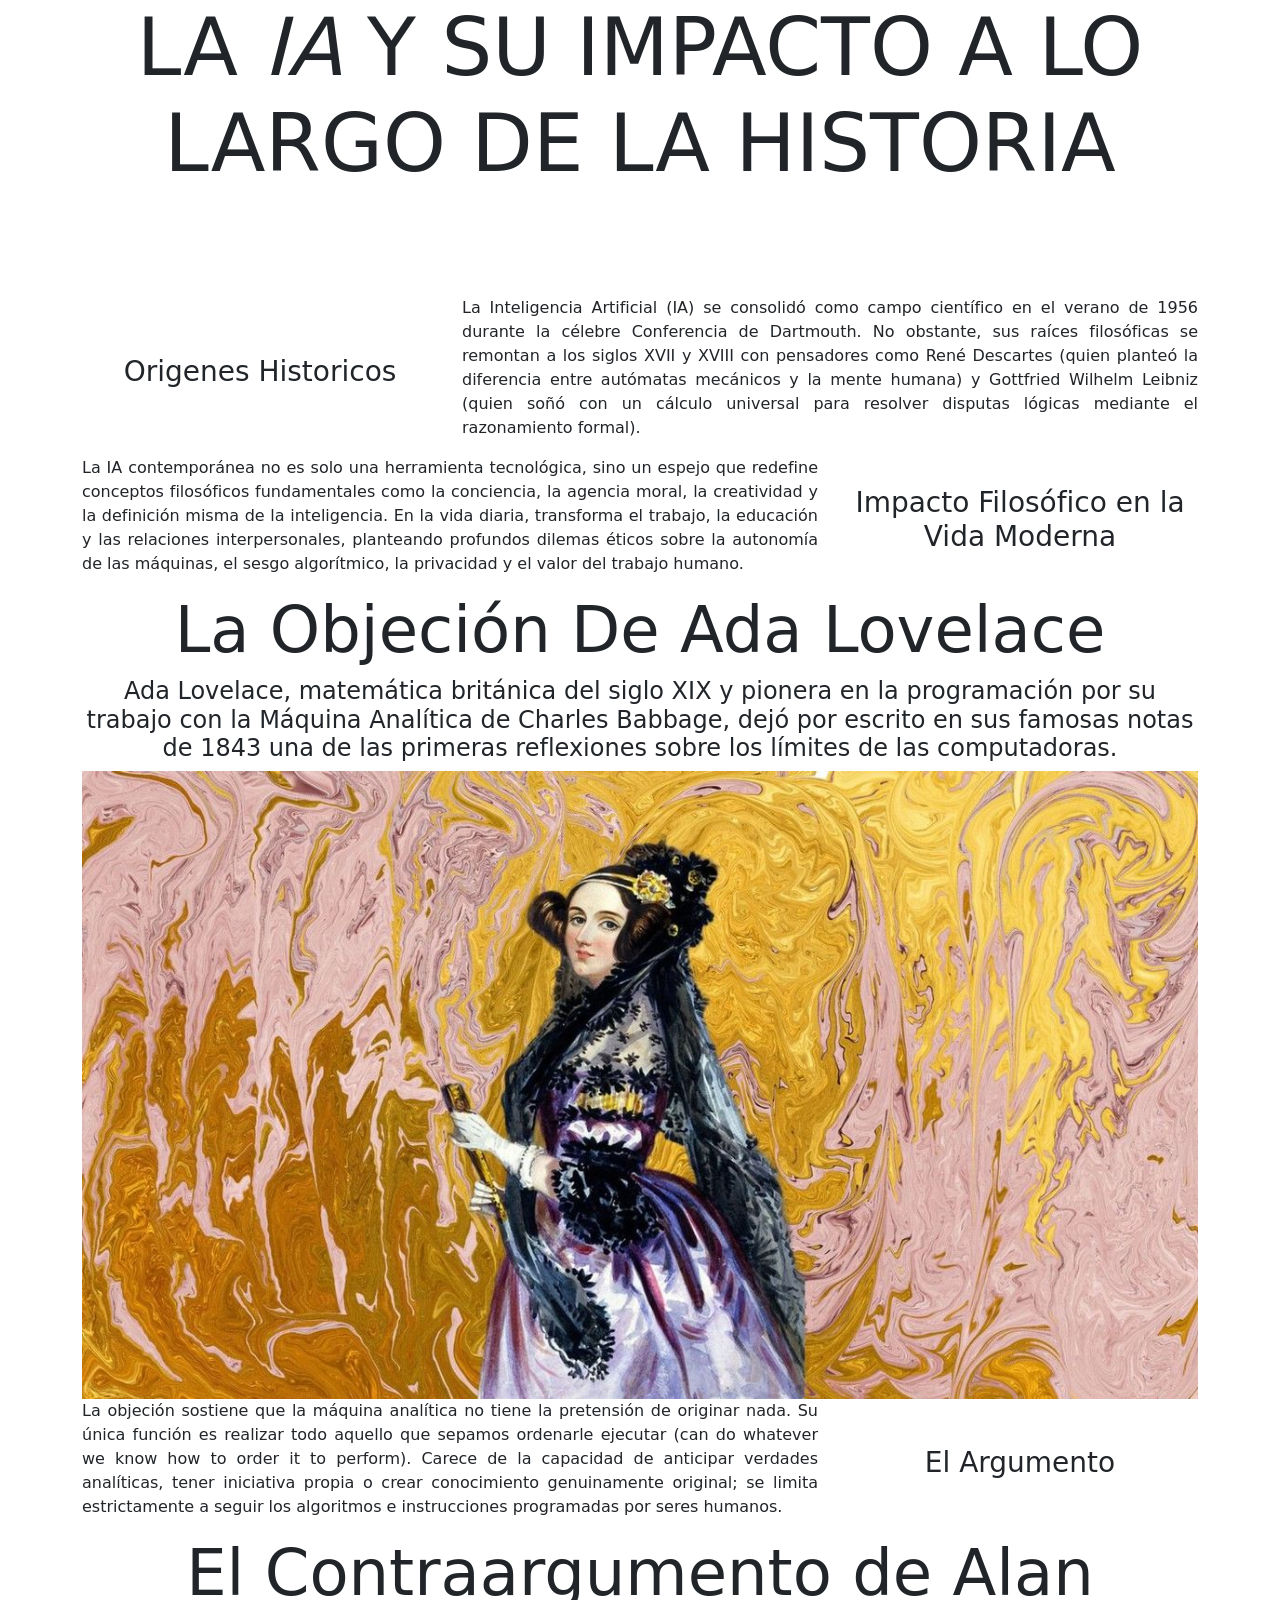
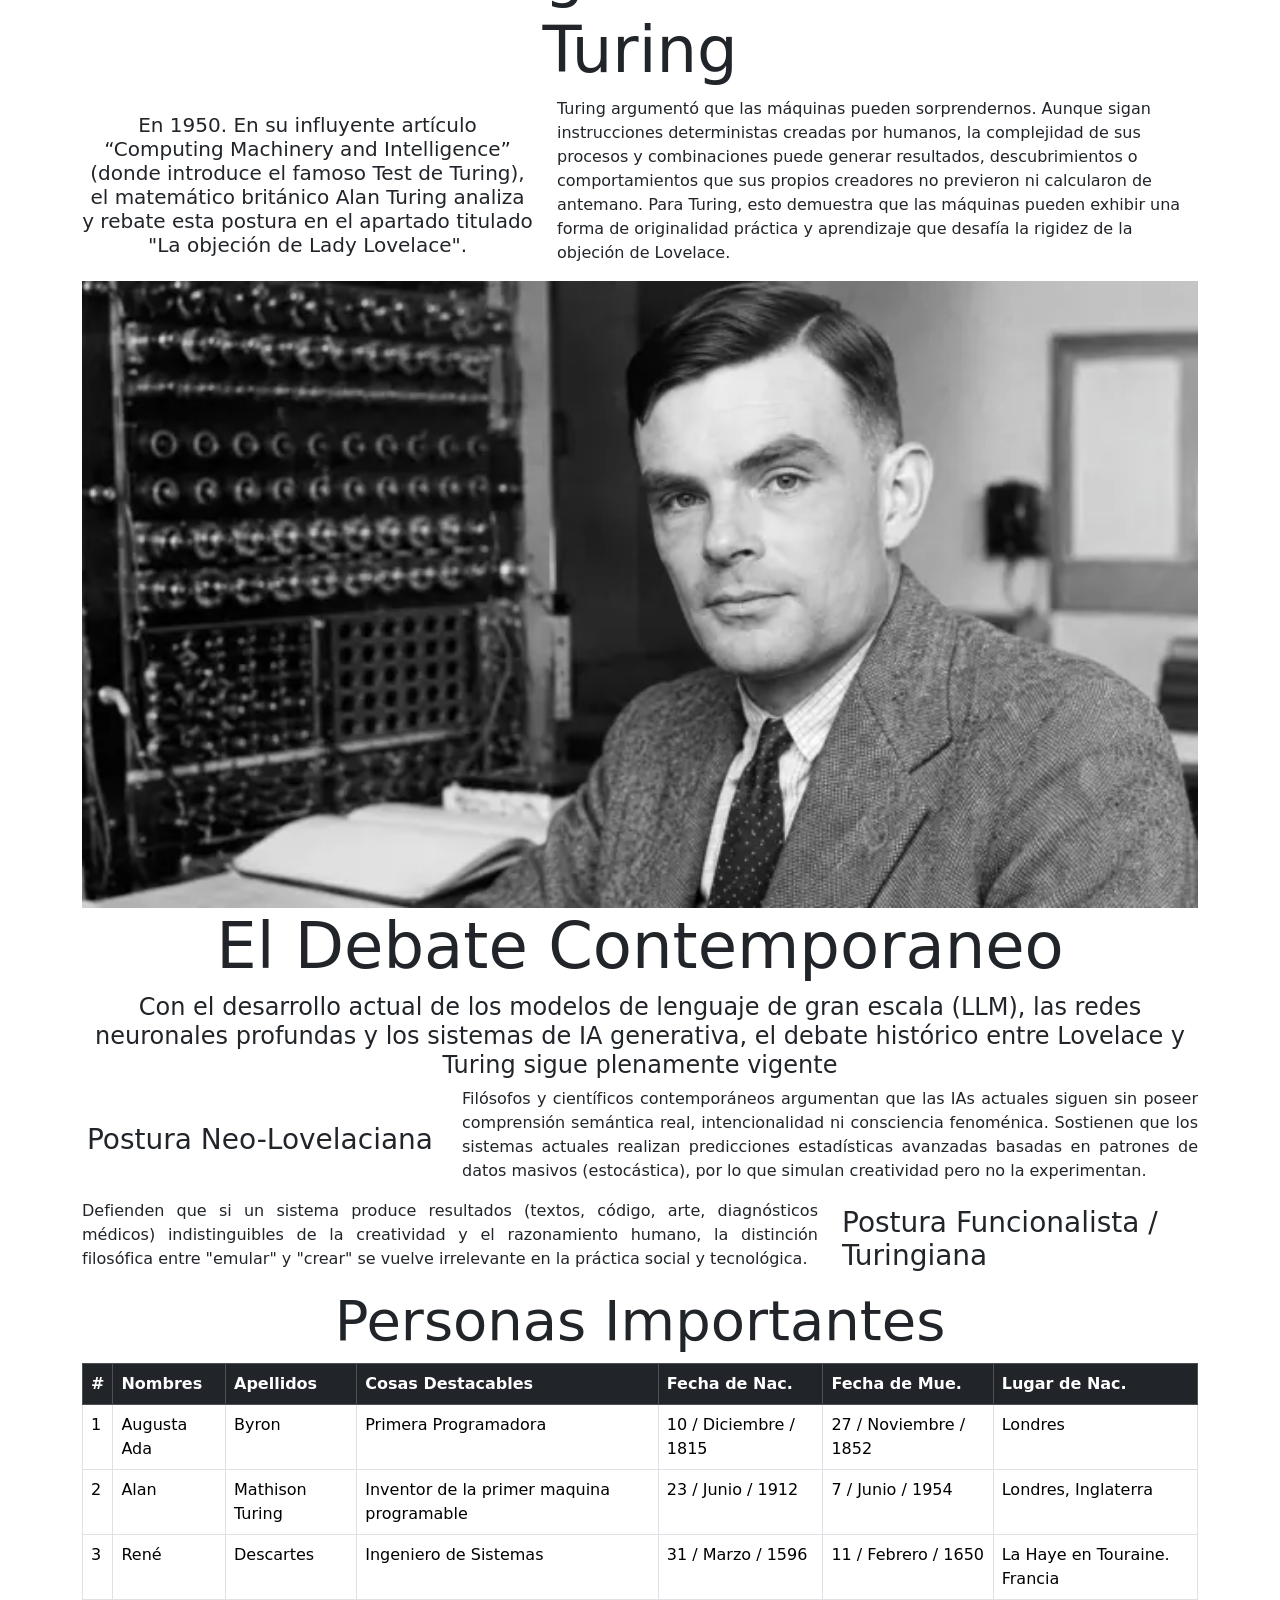
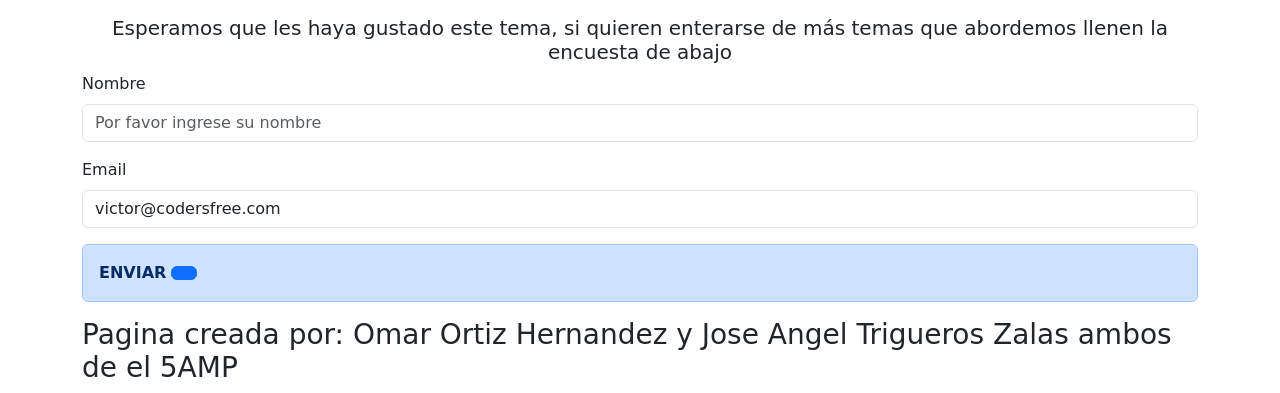
==== index.html @ f4150556 "Fix HTML formatting and structure" ====
<!DOCTYPE html>
<html lang="es">
<head>
    <meta charset="UTF-8">
    <meta name="viewport" content="width=device-width, initial-scale=1.0">
    <title>Bootstrap</title>
    <style>
        body{
            background-color: rgb(233, 199, 149);
        }
    </style>

    
    <!-- Bootstrap-->
    <link href="https://cdn.jsdelivr.net/npm/bootstrap@5.3.8/dist/css/bootstrap.min.css" rel="stylesheet">
</head>
<body>
    <div class="container"> 
    <h1 style="text-align: center;" class="display-1">LA <em>IA</em> Y SU IMPACTO A LO LARGO DE LA HISTORIA</h1>
    <br>
    <br>
    <br>
    <br>
    <div class="row align-items-center">
        
        <h3 class="col-4 text-center">Origenes Historicos</h3>
        <p class="col-8" style="text-align: justify;">La Inteligencia Artificial (IA) se consolidó como campo científico en el verano de 1956 durante la célebre Conferencia de Dartmouth. No obstante, sus raíces filosóficas se remontan a los siglos XVII y XVIII con pensadores como René Descartes (quien planteó la diferencia entre autómatas mecánicos y la mente humana) y Gottfried Wilhelm Leibniz (quien soñó con un cálculo universal para resolver disputas lógicas mediante el razonamiento formal).</p>
        <p class="col-8" style="text-align: justify;">La IA contemporánea no es solo una herramienta tecnológica, sino un espejo que redefine conceptos filosóficos fundamentales como la conciencia, la agencia moral, la creatividad y la definición misma de la inteligencia. En la vida diaria, transforma el trabajo, la educación y las relaciones interpersonales, planteando profundos dilemas éticos sobre la autonomía de las máquinas, el sesgo algorítmico, la privacidad y el valor del trabajo humano.</p>
        <h3 class="col-4 text-center">Impacto Filosófico en la Vida Moderna</h3>
        <h2 class="display-3 text-center col-12">La Objeción  De Ada Lovelace</h2>
        <h4 class="col-12 text-center" >Ada Lovelace, matemática británica del siglo XIX y pionera en la programación por su trabajo con la Máquina Analítica de Charles Babbage, dejó por escrito en sus famosas notas de 1843 una de las primeras reflexiones sobre los límites de las computadoras.</h4>
        <img class="col-12" src="ada.jpg">
        
        <p class="col-8" style="text-align: justify;">La objeción sostiene que la máquina analítica no tiene la pretensión de originar nada. Su única función es realizar todo aquello que sepamos ordenarle ejecutar (can do whatever we know how to order it to perform). Carece de la capacidad de anticipar verdades analíticas, tener iniciativa propia o crear conocimiento genuinamente original; se limita estrictamente a seguir los algoritmos e instrucciones programadas por seres humanos.</p>
        <h3 class="col-4 text-center">El Argumento</h3>

        <h2 class="display-3 col-12 text-center">El Contraargumento de Alan Turing</h2>
        <h5 class="col-5 text-center">En 1950. En su influyente artículo “Computing Machinery and Intelligence” (donde introduce el famoso Test de Turing), el matemático británico Alan Turing analiza y rebate esta postura en el apartado titulado "La objeción de Lady Lovelace".</h5>
        <p class="col-7">Turing argumentó que las máquinas pueden sorprendernos. Aunque sigan instrucciones deterministas creadas por humanos, la complejidad de sus procesos y combinaciones puede generar resultados, descubrimientos o comportamientos que sus propios creadores no previeron ni calcularon de antemano. Para Turing, esto demuestra que las máquinas pueden exhibir una forma de originalidad práctica y aprendizaje que desafía la rigidez de la objeción de Lovelace.</p>  
        <img class="col-12" src="alan.webp">
        <h2 class="display-3 text-center col-12">El Debate Contemporaneo</h2>
        <h4 class=" text-center col-12">Con el desarrollo actual de los modelos de lenguaje de gran escala (LLM), las redes neuronales profundas y los sistemas de IA generativa, el debate histórico entre Lovelace y Turing sigue plenamente vigente</h4>
        <h3 class="col-4 text-center">Postura Neo-Lovelaciana</h3>
        <p class="col-8 " style="text-align: justify;">Filósofos y científicos contemporáneos argumentan que las IAs actuales siguen sin poseer comprensión semántica real, intencionalidad ni consciencia fenoménica. Sostienen que los sistemas actuales realizan predicciones estadísticas avanzadas basadas en patrones de datos masivos (estocástica), por lo que simulan creatividad pero no la experimentan.</p>
        <p class="col-8" style="text-align: justify;">Defienden que si un sistema produce resultados (textos, código, arte, diagnósticos médicos) indistinguibles de la creatividad y el razonamiento humano, la distinción filosófica entre "emular" y "crear" se vuelve irrelevante en la práctica social y tecnológica.</p>
        <h3 class="col-4" text-center>Postura Funcionalista / Turingiana</h3>


        <h2 class="display-4 text-center col-12"> Personas Importantes</h2>
        <div class="table-responsive">
        <table class="table table-bordered">
          <thead class="table-dark">
            <tr>
              <th>#</th>
              <th>Nombres</th>
              <th>Apellidos</th>
              <th>Cosas Destacables</th>
              <th>Fecha de Nac.</th>
              <th>Fecha de Mue.</th>
              <th>Lugar de Nac.</th>
            </tr>
          </thead>
          <tbody>
            <tr>
              <td>1</td>
              <td>Augusta Ada</td>
              <td>Byron</td>
              <td>Primera Programadora</td>
              <td>10 / Diciembre / 1815</td>
              <td>27 / Noviembre / 1852</td>
              <td>Londres</td>
            </tr>
            <tr>
              <td>2</td>
              <td>Alan</td>
              <td>Mathison Turing</td>
              <td>Inventor de la primer maquina programable</td>
              <td>23 / Junio / 1912</td>
              <td>7 / Junio / 1954</td>
              <td>Londres, Inglaterra</td>
            </tr>
            <tr>
              <td>3</td>
              <td>René</td>
              <td>Descartes</td>
              <td>Ingeniero de Sistemas</td>
              <td>31 / Marzo / 1596</td>
              <td>11 / Febrero / 1650</td>
              <td>La Haye en Touraine. Francia</td>
            </tr>
          </tbody>
         
        </table>
      </div>
        
        <h5 class="col-12 text-center">Esperamos que les haya gustado este tema, si quieren enterarse de más temas que abordemos llenen la encuesta de abajo</h5>
        <form>
        <!-- Campo Nombre -->
        <div class="mb-3">
          <label for="nombre" class="form-label">Nombre</label>
          <input type="text" class="form-control" id="nombre" placeholder="Por favor ingrese su nombre">
        </div>

        <!-- Campo Email -->
        <div class="mb-3">
          <label for="email" class="form-label">Email</label>
          <input type="email" class="form-control" id="email" value="victor@codersfree.com">
        </div>

        

        <div class="alert alert-primary alert-dismissible fade show" role="alert">
      <strong>ENVIAR</strong> 
      <button type="button" class="btn btn-primary" onclick="location.reload()" ></button>
    </div>
      </form>
    


    </div>
    <h3>Pagina creada por: Omar Ortiz Hernandez y Jose Angel Trigueros Zalas ambos de el 5AMP</h3>
</body>
</html>
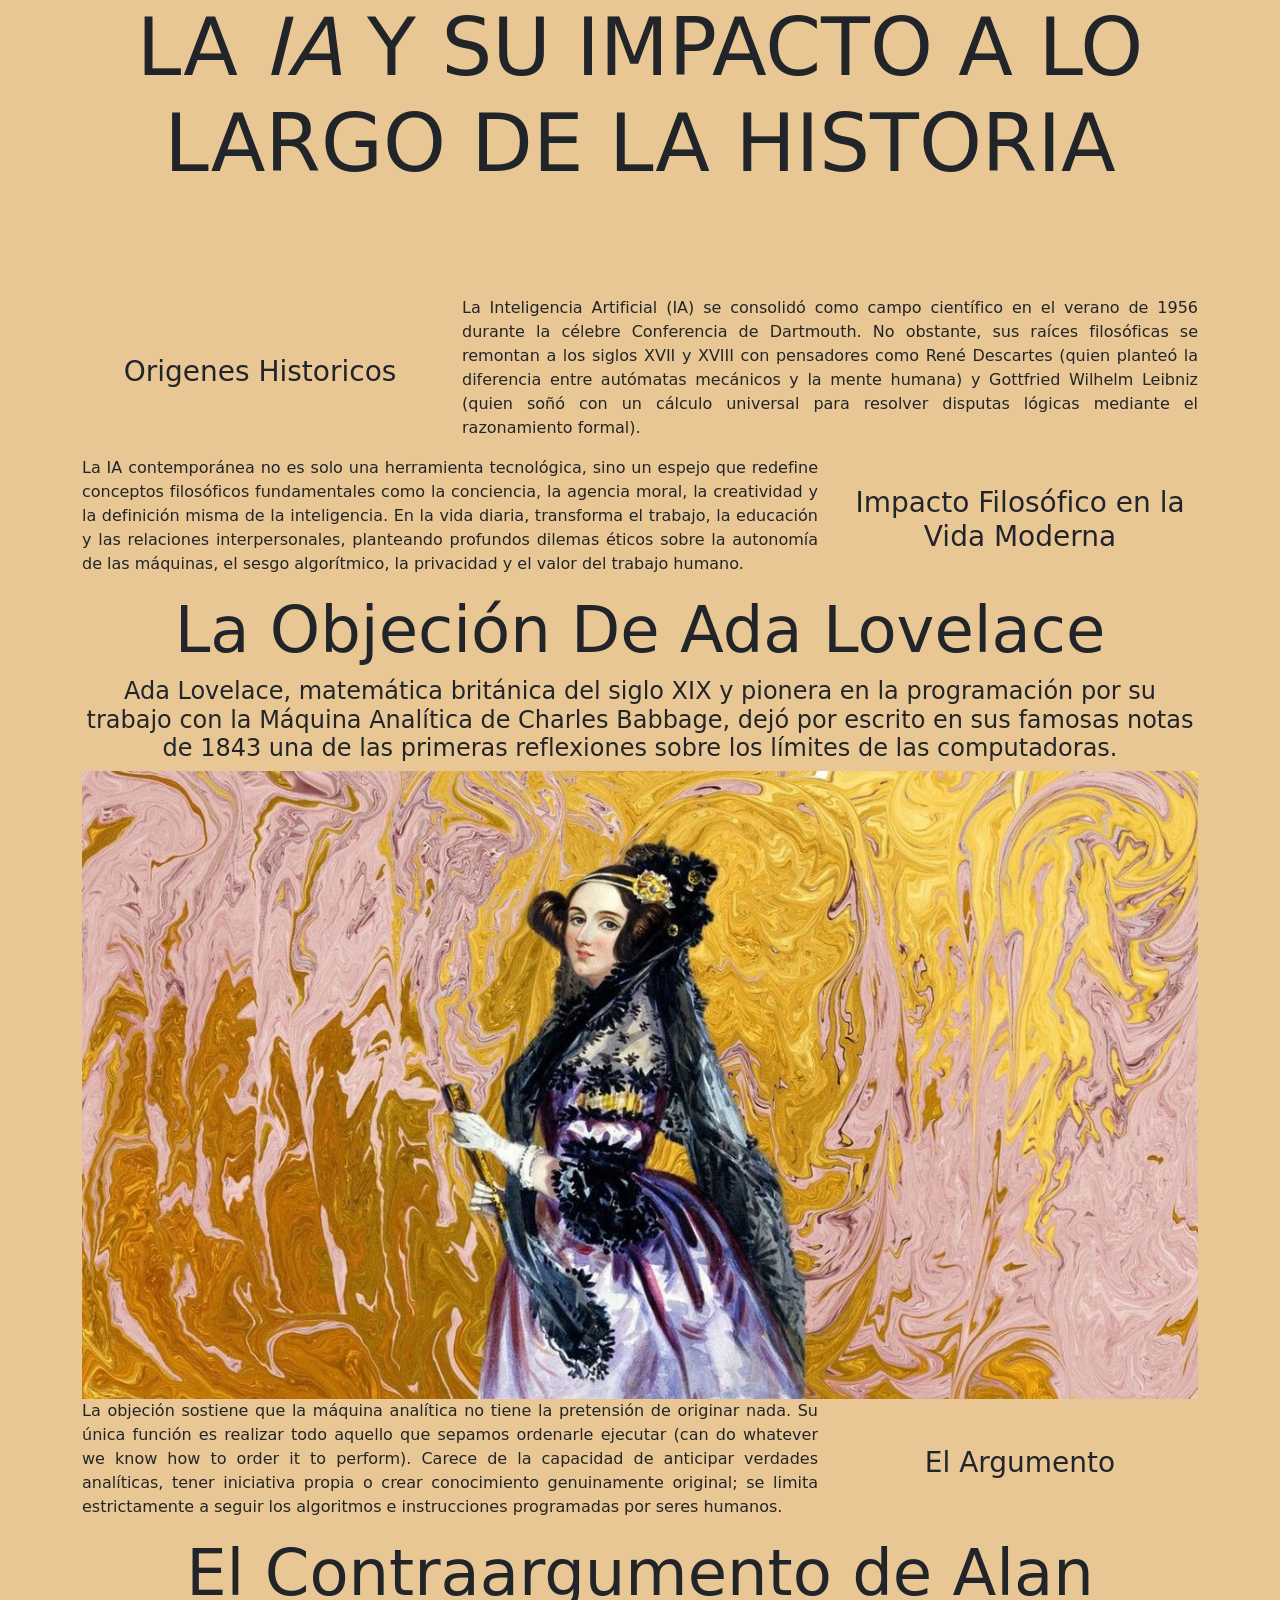
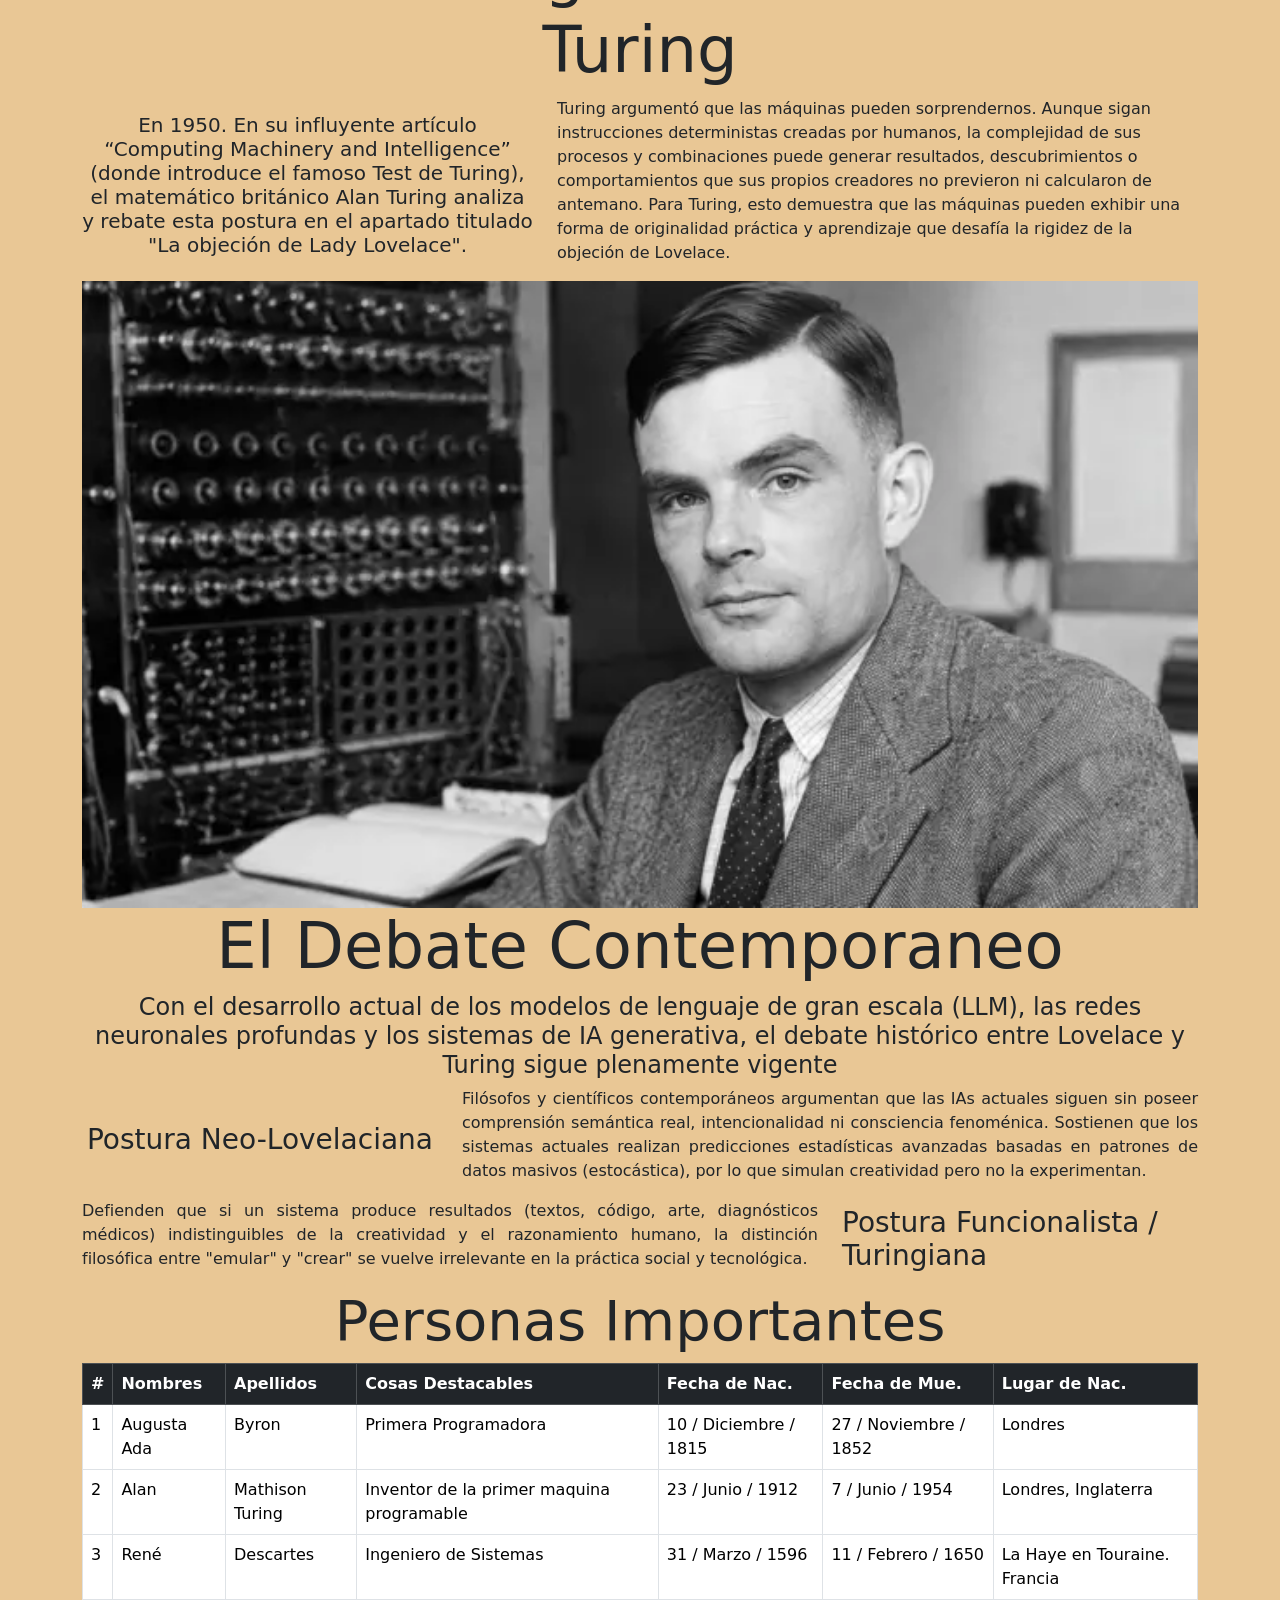
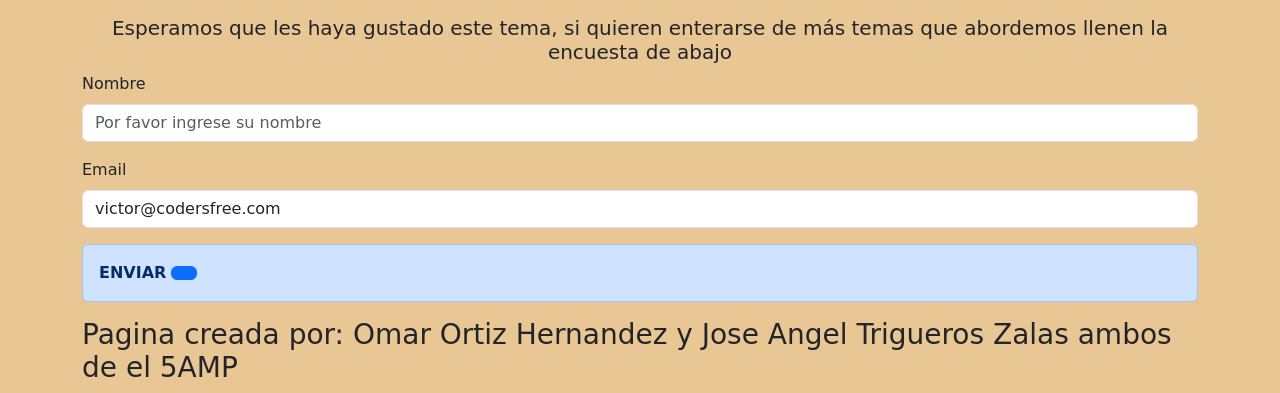
==== commit cada8cba: "Update index.html" ====
--- a/index.html
+++ b/index.html
@@ -4,15 +4,16 @@
     <meta charset="UTF-8">
     <meta name="viewport" content="width=device-width, initial-scale=1.0">
     <title>Bootstrap</title>
+    
+
+    
+    <!-- Bootstrap-->
+    <link href="https://cdn.jsdelivr.net/npm/bootstrap@5.3.8/dist/css/bootstrap.min.css" rel="stylesheet">
     <style>
         body{
             background-color: rgb(233, 199, 149);
         }
     </style>
-
-    
-    <!-- Bootstrap-->
-    <link href="https://cdn.jsdelivr.net/npm/bootstrap@5.3.8/dist/css/bootstrap.min.css" rel="stylesheet">
 </head>
 <body>
     <div class="container"> 
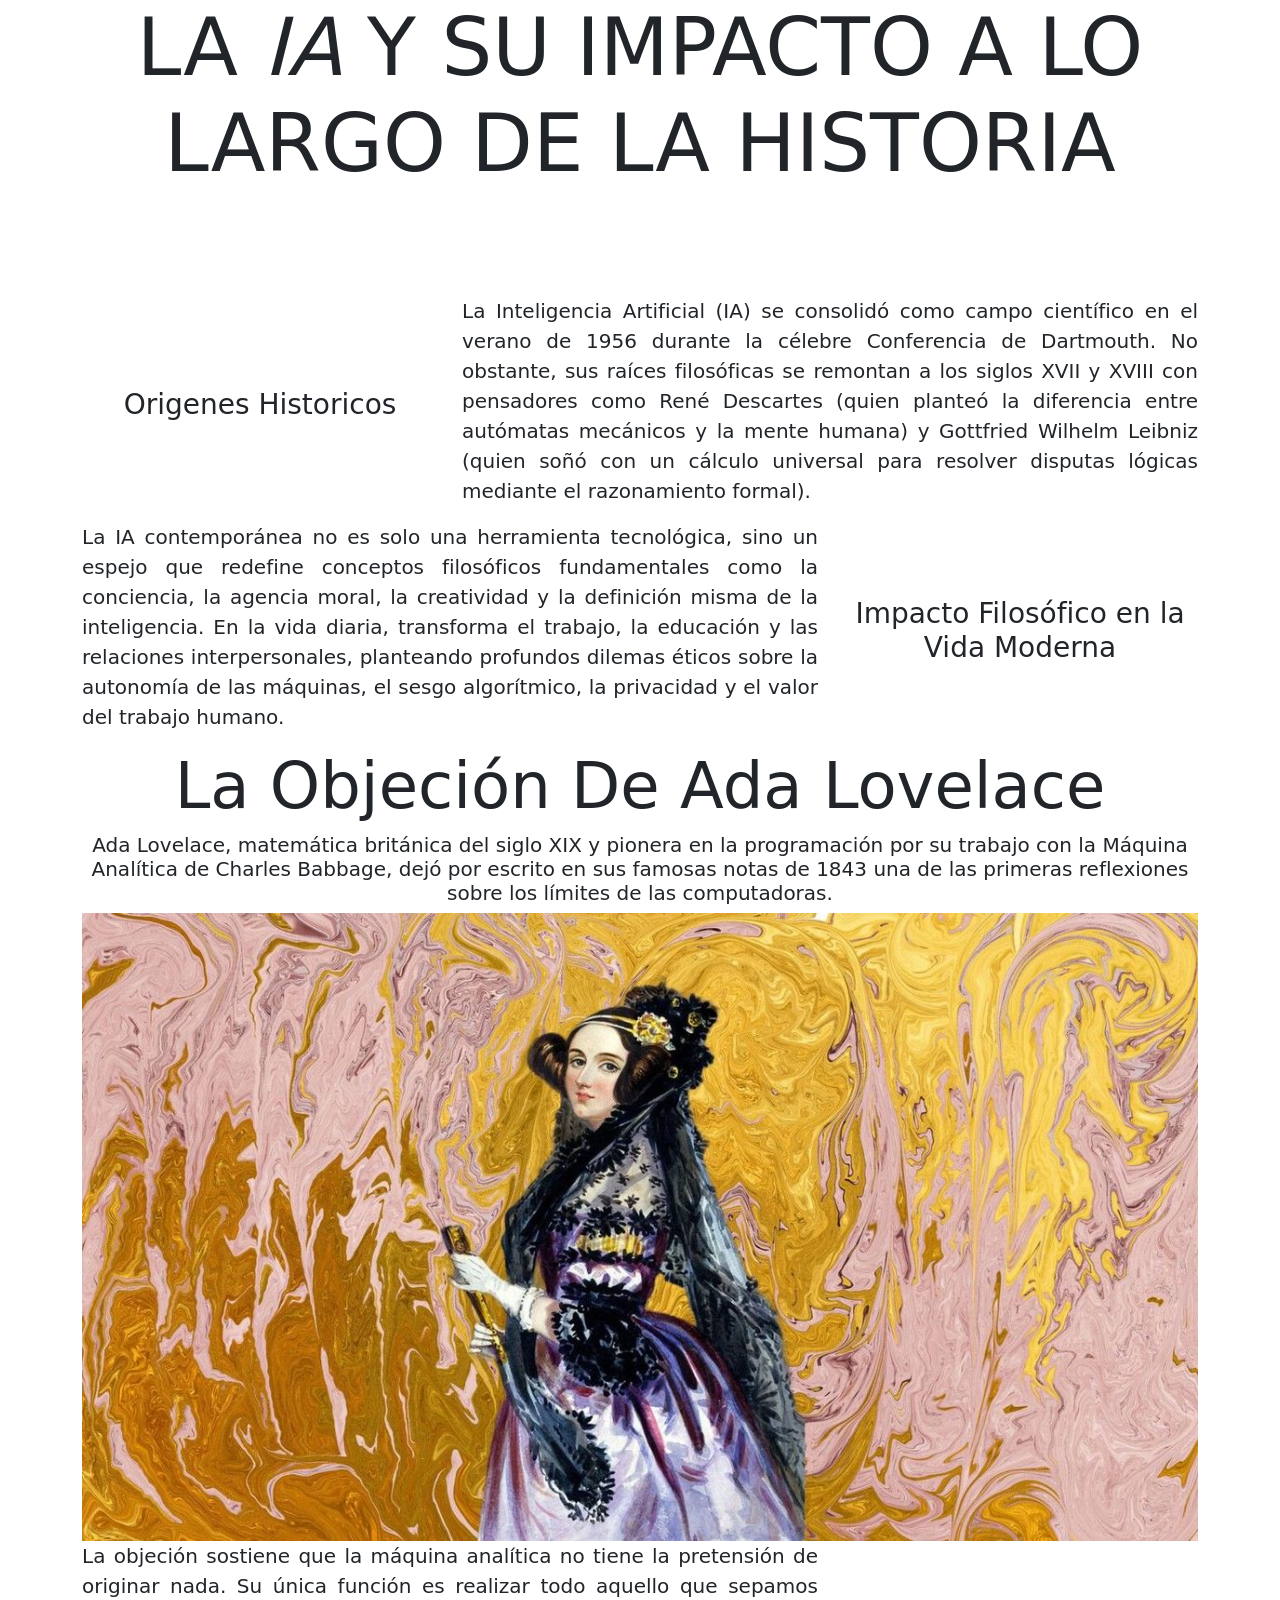
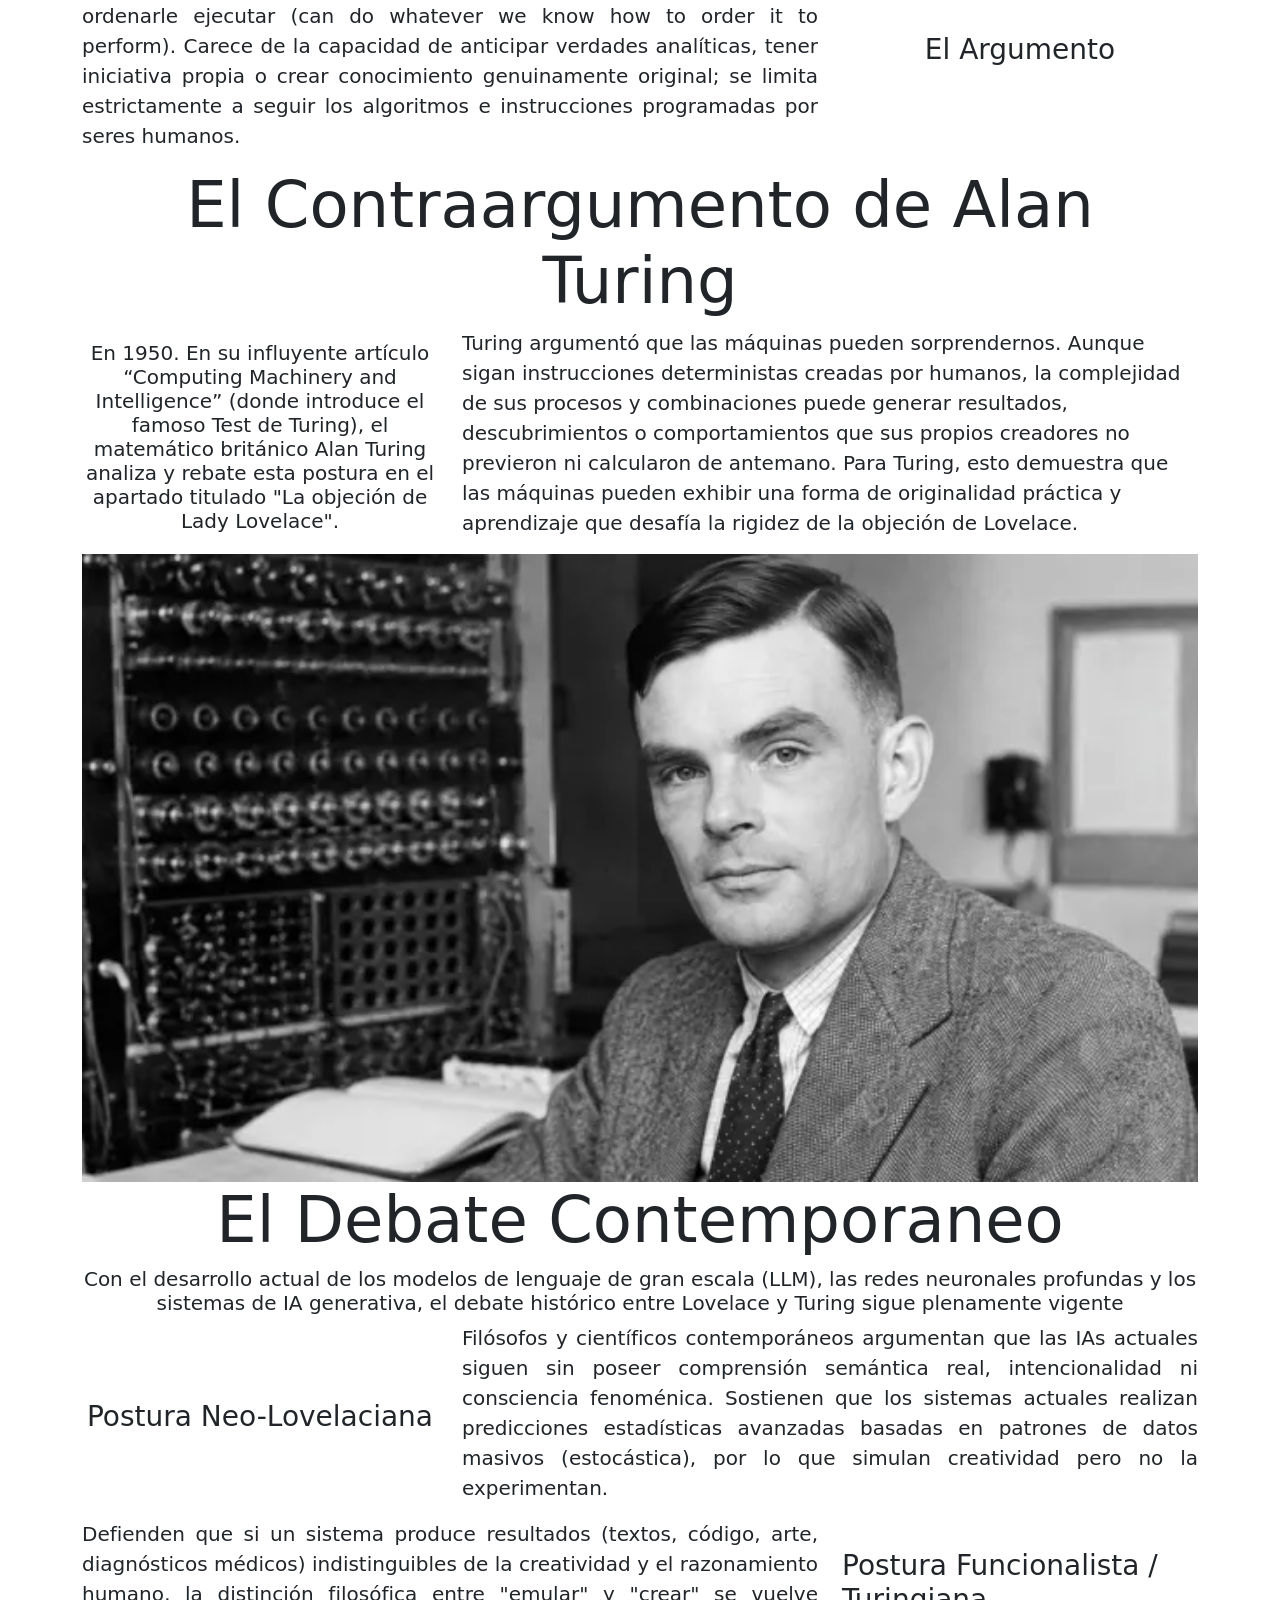
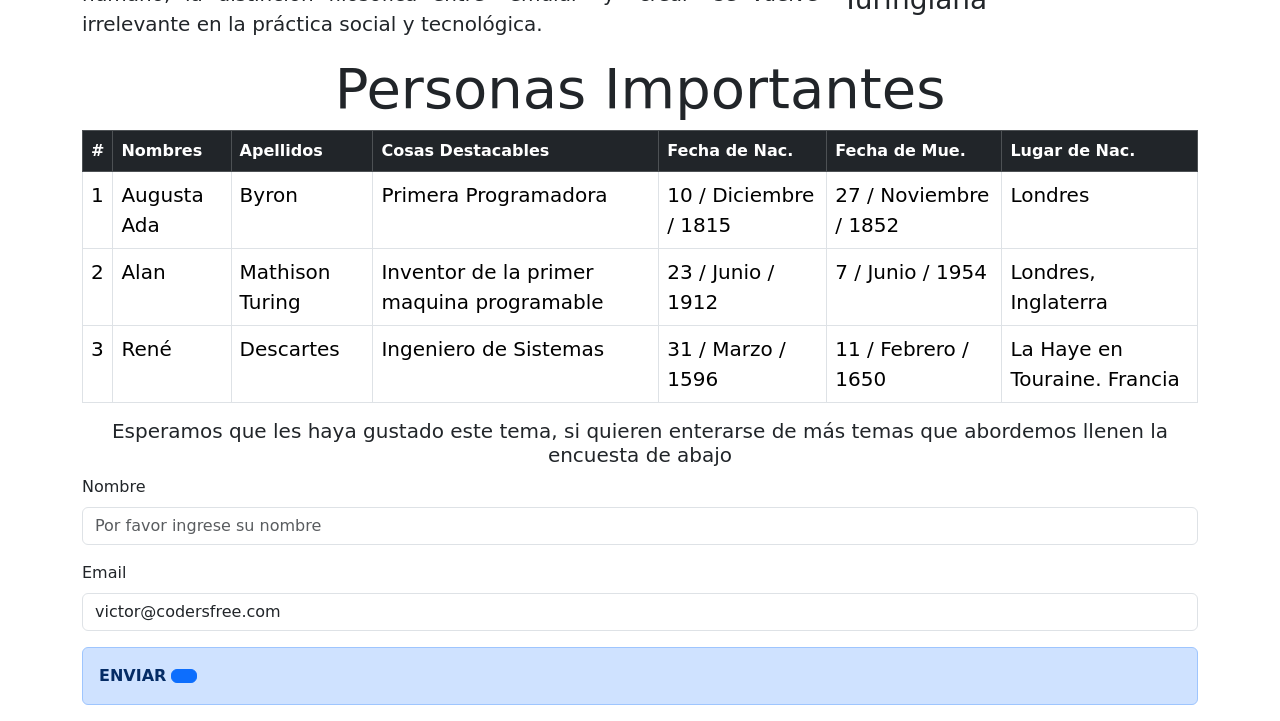
==== commit 192e5f46: "Change background color and enhance text styling Updated the background color and added lead class t" ====
--- a/index.html
+++ b/index.html
@@ -4,16 +4,15 @@
     <meta charset="UTF-8">
     <meta name="viewport" content="width=device-width, initial-scale=1.0">
     <title>Bootstrap</title>
-    
+    <style>
+        body{
+            background-color: rgb(34, 34, 34);
+        }
+    </style>
 
     
     <!-- Bootstrap-->
     <link href="https://cdn.jsdelivr.net/npm/bootstrap@5.3.8/dist/css/bootstrap.min.css" rel="stylesheet">
-    <style>
-        body{
-            background-color: rgb(233, 199, 149);
-        }
-    </style>
 </head>
 <body>
     <div class="container"> 
@@ -25,25 +24,25 @@
     <div class="row align-items-center">
         
         <h3 class="col-4 text-center">Origenes Historicos</h3>
-        <p class="col-8" style="text-align: justify;">La Inteligencia Artificial (IA) se consolidó como campo científico en el verano de 1956 durante la célebre Conferencia de Dartmouth. No obstante, sus raíces filosóficas se remontan a los siglos XVII y XVIII con pensadores como René Descartes (quien planteó la diferencia entre autómatas mecánicos y la mente humana) y Gottfried Wilhelm Leibniz (quien soñó con un cálculo universal para resolver disputas lógicas mediante el razonamiento formal).</p>
-        <p class="col-8" style="text-align: justify;">La IA contemporánea no es solo una herramienta tecnológica, sino un espejo que redefine conceptos filosóficos fundamentales como la conciencia, la agencia moral, la creatividad y la definición misma de la inteligencia. En la vida diaria, transforma el trabajo, la educación y las relaciones interpersonales, planteando profundos dilemas éticos sobre la autonomía de las máquinas, el sesgo algorítmico, la privacidad y el valor del trabajo humano.</p>
+        <p class="col-8 lead" style="text-align: justify;">La Inteligencia Artificial (IA) se consolidó como campo científico en el verano de 1956 durante la célebre Conferencia de Dartmouth. No obstante, sus raíces filosóficas se remontan a los siglos XVII y XVIII con pensadores como René Descartes (quien planteó la diferencia entre autómatas mecánicos y la mente humana) y Gottfried Wilhelm Leibniz (quien soñó con un cálculo universal para resolver disputas lógicas mediante el razonamiento formal).</p>
+        <p class="col-8 lead" style="text-align: justify;">La IA contemporánea no es solo una herramienta tecnológica, sino un espejo que redefine conceptos filosóficos fundamentales como la conciencia, la agencia moral, la creatividad y la definición misma de la inteligencia. En la vida diaria, transforma el trabajo, la educación y las relaciones interpersonales, planteando profundos dilemas éticos sobre la autonomía de las máquinas, el sesgo algorítmico, la privacidad y el valor del trabajo humano.</p>
         <h3 class="col-4 text-center">Impacto Filosófico en la Vida Moderna</h3>
         <h2 class="display-3 text-center col-12">La Objeción  De Ada Lovelace</h2>
-        <h4 class="col-12 text-center" >Ada Lovelace, matemática británica del siglo XIX y pionera en la programación por su trabajo con la Máquina Analítica de Charles Babbage, dejó por escrito en sus famosas notas de 1843 una de las primeras reflexiones sobre los límites de las computadoras.</h4>
+        <h4 class="col-12 text-center lead" >Ada Lovelace, matemática británica del siglo XIX y pionera en la programación por su trabajo con la Máquina Analítica de Charles Babbage, dejó por escrito en sus famosas notas de 1843 una de las primeras reflexiones sobre los límites de las computadoras.</h4>
         <img class="col-12" src="ada.jpg">
         
-        <p class="col-8" style="text-align: justify;">La objeción sostiene que la máquina analítica no tiene la pretensión de originar nada. Su única función es realizar todo aquello que sepamos ordenarle ejecutar (can do whatever we know how to order it to perform). Carece de la capacidad de anticipar verdades analíticas, tener iniciativa propia o crear conocimiento genuinamente original; se limita estrictamente a seguir los algoritmos e instrucciones programadas por seres humanos.</p>
+        <p class="col-8 lead" style="text-align: justify;">La objeción sostiene que la máquina analítica no tiene la pretensión de originar nada. Su única función es realizar todo aquello que sepamos ordenarle ejecutar (can do whatever we know how to order it to perform). Carece de la capacidad de anticipar verdades analíticas, tener iniciativa propia o crear conocimiento genuinamente original; se limita estrictamente a seguir los algoritmos e instrucciones programadas por seres humanos.</p>
         <h3 class="col-4 text-center">El Argumento</h3>
 
         <h2 class="display-3 col-12 text-center">El Contraargumento de Alan Turing</h2>
-        <h5 class="col-5 text-center">En 1950. En su influyente artículo “Computing Machinery and Intelligence” (donde introduce el famoso Test de Turing), el matemático británico Alan Turing analiza y rebate esta postura en el apartado titulado "La objeción de Lady Lovelace".</h5>
-        <p class="col-7">Turing argumentó que las máquinas pueden sorprendernos. Aunque sigan instrucciones deterministas creadas por humanos, la complejidad de sus procesos y combinaciones puede generar resultados, descubrimientos o comportamientos que sus propios creadores no previeron ni calcularon de antemano. Para Turing, esto demuestra que las máquinas pueden exhibir una forma de originalidad práctica y aprendizaje que desafía la rigidez de la objeción de Lovelace.</p>  
+        <h5 class="col-4 text-center">En 1950. En su influyente artículo “Computing Machinery and Intelligence” (donde introduce el famoso Test de Turing), el matemático británico Alan Turing analiza y rebate esta postura en el apartado titulado "La objeción de Lady Lovelace".</h5>
+        <p class="col-8 lead">Turing argumentó que las máquinas pueden sorprendernos. Aunque sigan instrucciones deterministas creadas por humanos, la complejidad de sus procesos y combinaciones puede generar resultados, descubrimientos o comportamientos que sus propios creadores no previeron ni calcularon de antemano. Para Turing, esto demuestra que las máquinas pueden exhibir una forma de originalidad práctica y aprendizaje que desafía la rigidez de la objeción de Lovelace.</p>  
         <img class="col-12" src="alan.webp">
         <h2 class="display-3 text-center col-12">El Debate Contemporaneo</h2>
-        <h4 class=" text-center col-12">Con el desarrollo actual de los modelos de lenguaje de gran escala (LLM), las redes neuronales profundas y los sistemas de IA generativa, el debate histórico entre Lovelace y Turing sigue plenamente vigente</h4>
+        <h4 class=" text-center col-12 lead">Con el desarrollo actual de los modelos de lenguaje de gran escala (LLM), las redes neuronales profundas y los sistemas de IA generativa, el debate histórico entre Lovelace y Turing sigue plenamente vigente</h4>
         <h3 class="col-4 text-center">Postura Neo-Lovelaciana</h3>
-        <p class="col-8 " style="text-align: justify;">Filósofos y científicos contemporáneos argumentan que las IAs actuales siguen sin poseer comprensión semántica real, intencionalidad ni consciencia fenoménica. Sostienen que los sistemas actuales realizan predicciones estadísticas avanzadas basadas en patrones de datos masivos (estocástica), por lo que simulan creatividad pero no la experimentan.</p>
-        <p class="col-8" style="text-align: justify;">Defienden que si un sistema produce resultados (textos, código, arte, diagnósticos médicos) indistinguibles de la creatividad y el razonamiento humano, la distinción filosófica entre "emular" y "crear" se vuelve irrelevante en la práctica social y tecnológica.</p>
+        <p class="col-8 lead" style="text-align: justify;">Filósofos y científicos contemporáneos argumentan que las IAs actuales siguen sin poseer comprensión semántica real, intencionalidad ni consciencia fenoménica. Sostienen que los sistemas actuales realizan predicciones estadísticas avanzadas basadas en patrones de datos masivos (estocástica), por lo que simulan creatividad pero no la experimentan.</p>
+        <p class="col-8 lead" style="text-align: justify;">Defienden que si un sistema produce resultados (textos, código, arte, diagnósticos médicos) indistinguibles de la creatividad y el razonamiento humano, la distinción filosófica entre "emular" y "crear" se vuelve irrelevante en la práctica social y tecnológica.</p>
         <h3 class="col-4" text-center>Postura Funcionalista / Turingiana</h3>
 
 
@@ -63,38 +62,38 @@
           </thead>
           <tbody>
             <tr>
-              <td>1</td>
-              <td>Augusta Ada</td>
-              <td>Byron</td>
-              <td>Primera Programadora</td>
-              <td>10 / Diciembre / 1815</td>
-              <td>27 / Noviembre / 1852</td>
-              <td>Londres</td>
+              <td class="lead">1</td>
+              <td class="lead">Augusta Ada</td>
+              <td class="lead">Byron</td>
+              <td class="lead">Primera Programadora</td>
+              <td class="lead">10 / Diciembre / 1815</td>
+              <td class="lead">27 / Noviembre / 1852</td>
+              <td class="lead">Londres</td>
             </tr>
             <tr>
-              <td>2</td>
-              <td>Alan</td>
-              <td>Mathison Turing</td>
-              <td>Inventor de la primer maquina programable</td>
-              <td>23 / Junio / 1912</td>
-              <td>7 / Junio / 1954</td>
-              <td>Londres, Inglaterra</td>
+              <td class="lead">2</td>
+              <td class="lead">Alan</td>
+              <td class="lead">Mathison Turing</td>
+              <td class="lead">Inventor de la primer maquina programable</td>
+              <td class="lead">23 / Junio / 1912</td>
+              <td class="lead">7 / Junio / 1954</td>
+              <td class="lead">Londres, Inglaterra</td>
             </tr>
             <tr>
-              <td>3</td>
-              <td>René</td>
-              <td>Descartes</td>
-              <td>Ingeniero de Sistemas</td>
-              <td>31 / Marzo / 1596</td>
-              <td>11 / Febrero / 1650</td>
-              <td>La Haye en Touraine. Francia</td>
+              <td class="lead">3</td>
+              <td class="lead">René</td>
+              <td class="lead">Descartes</td>
+              <td class="lead">Ingeniero de Sistemas</td>
+              <td class="lead">31 / Marzo / 1596</td>
+              <td class="lead">11 / Febrero / 1650</td>
+              <td class="lead">La Haye en Touraine. Francia</td>
             </tr>
           </tbody>
          
         </table>
       </div>
         
-        <h5 class="col-12 text-center">Esperamos que les haya gustado este tema, si quieren enterarse de más temas que abordemos llenen la encuesta de abajo</h5>
+        <h5 class="col-12 text-center lead">Esperamos que les haya gustado este tema, si quieren enterarse de más temas que abordemos llenen la encuesta de abajo</h5>
         <form>
         <!-- Campo Nombre -->
         <div class="mb-3">
@@ -119,6 +118,6 @@
 
 
     </div>
-    <h3>Pagina creada por: Omar Ortiz Hernandez y Jose Angel Trigueros Zalas ambos de el 5AMP</h3>
+
 </body>
 </html>
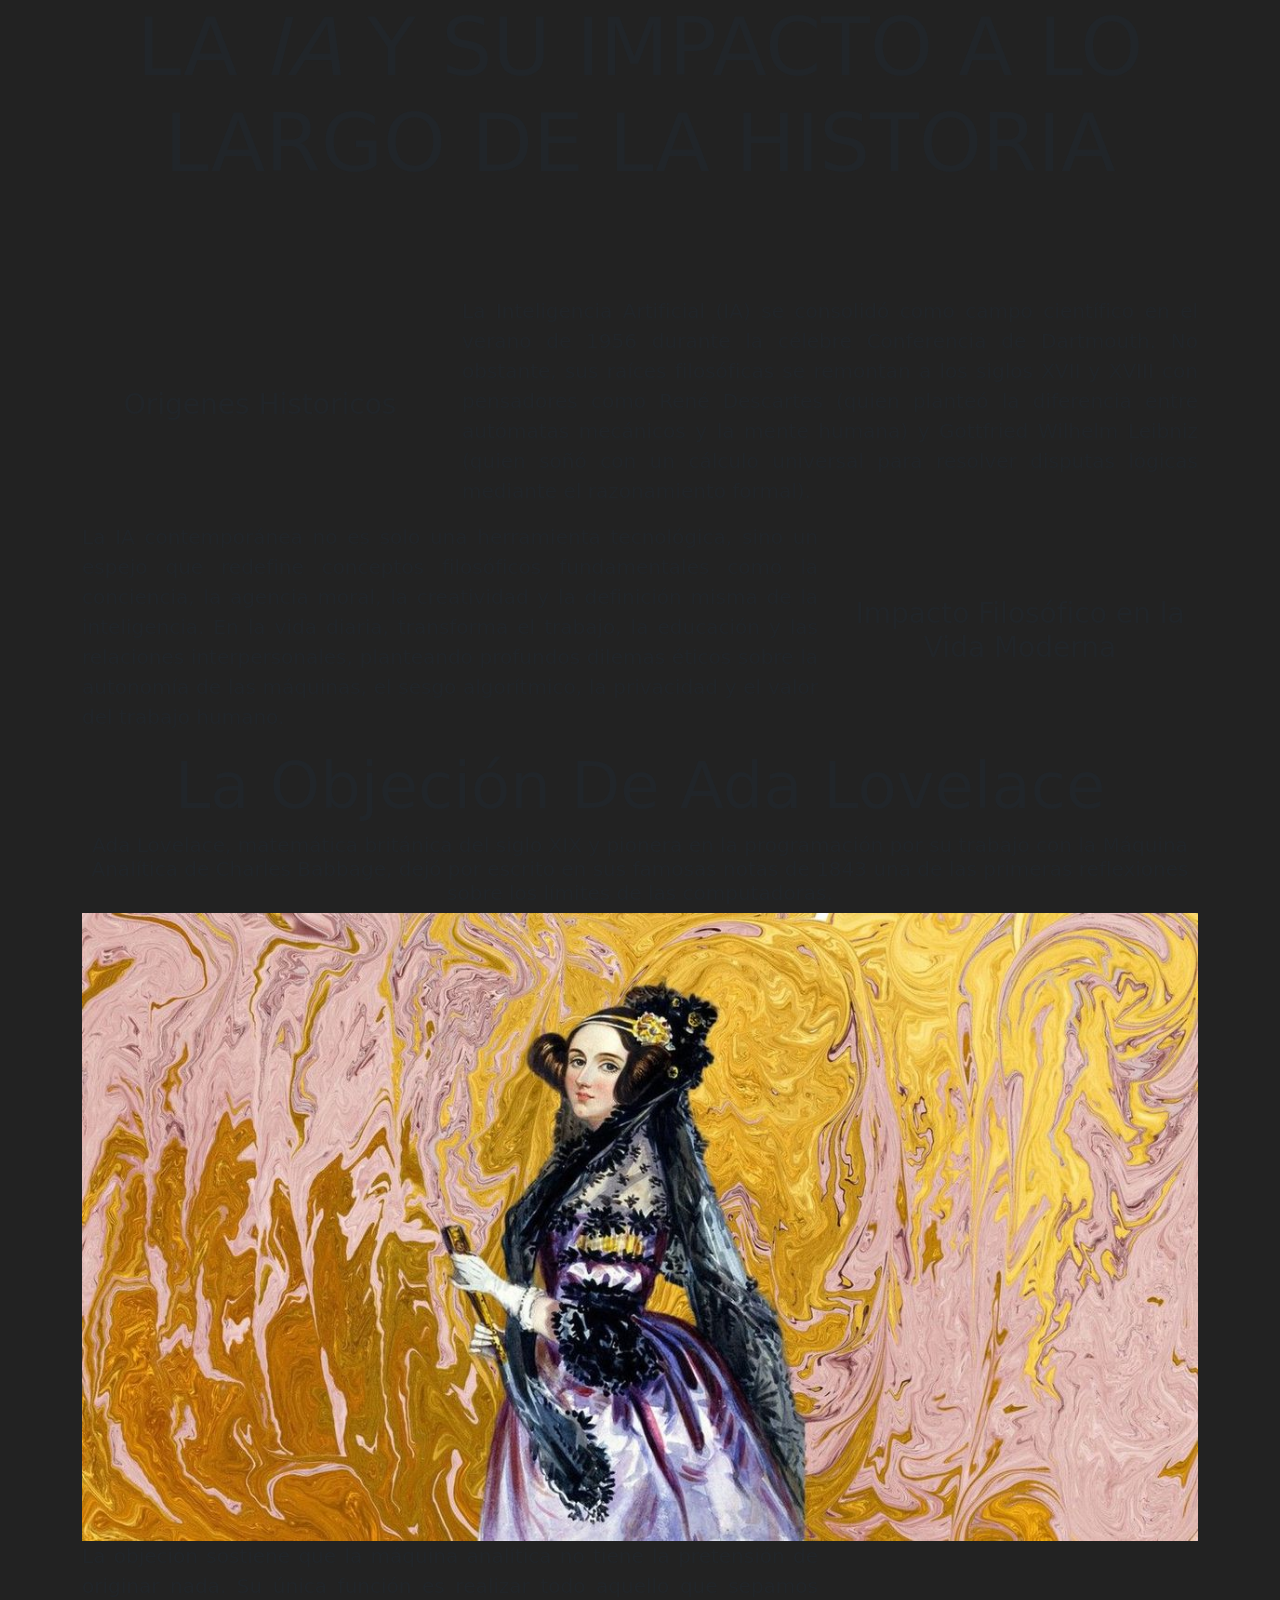
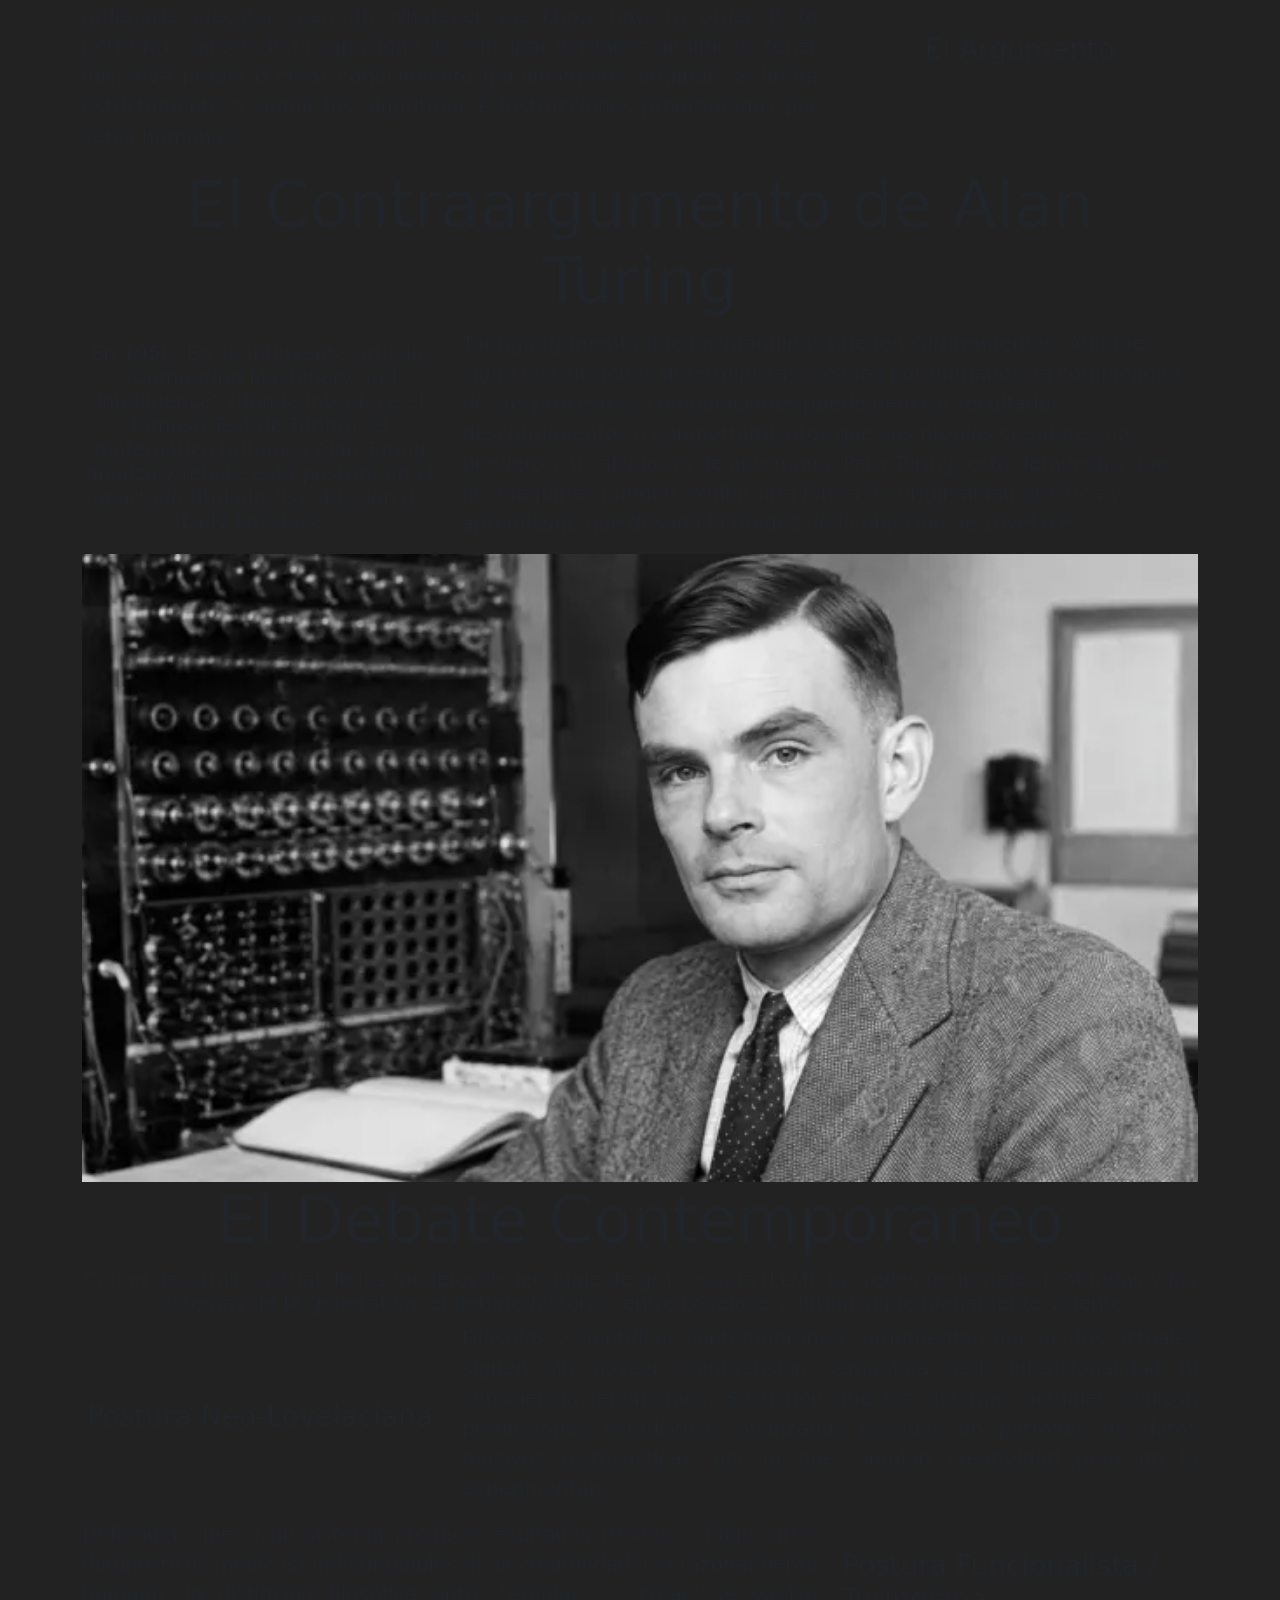
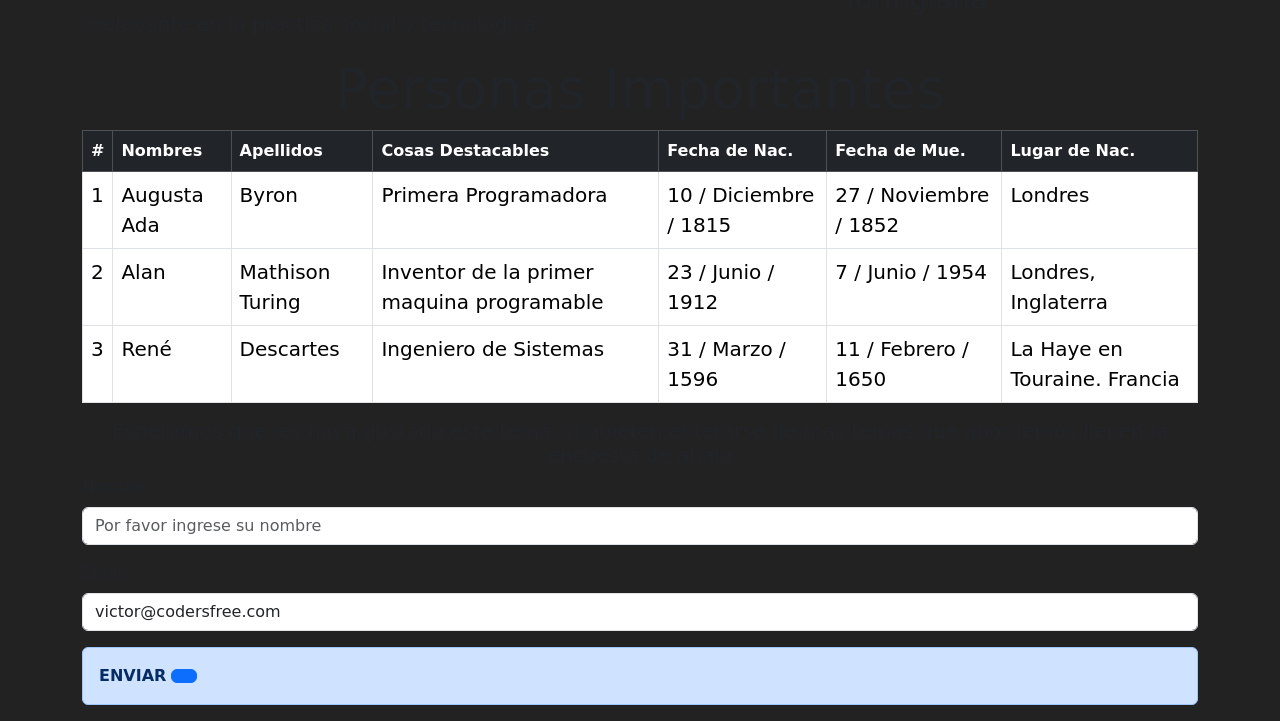
==== commit 0fc7ec73: "Fix HTML formatting and structure" ====
--- a/index.html
+++ b/index.html
@@ -4,15 +4,16 @@
     <meta charset="UTF-8">
     <meta name="viewport" content="width=device-width, initial-scale=1.0">
     <title>Bootstrap</title>
+    
+
+    
+    <!-- Bootstrap-->
+    <link href="https://cdn.jsdelivr.net/npm/bootstrap@5.3.8/dist/css/bootstrap.min.css" rel="stylesheet">
     <style>
         body{
             background-color: rgb(34, 34, 34);
         }
     </style>
-
-    
-    <!-- Bootstrap-->
-    <link href="https://cdn.jsdelivr.net/npm/bootstrap@5.3.8/dist/css/bootstrap.min.css" rel="stylesheet">
 </head>
 <body>
     <div class="container"> 
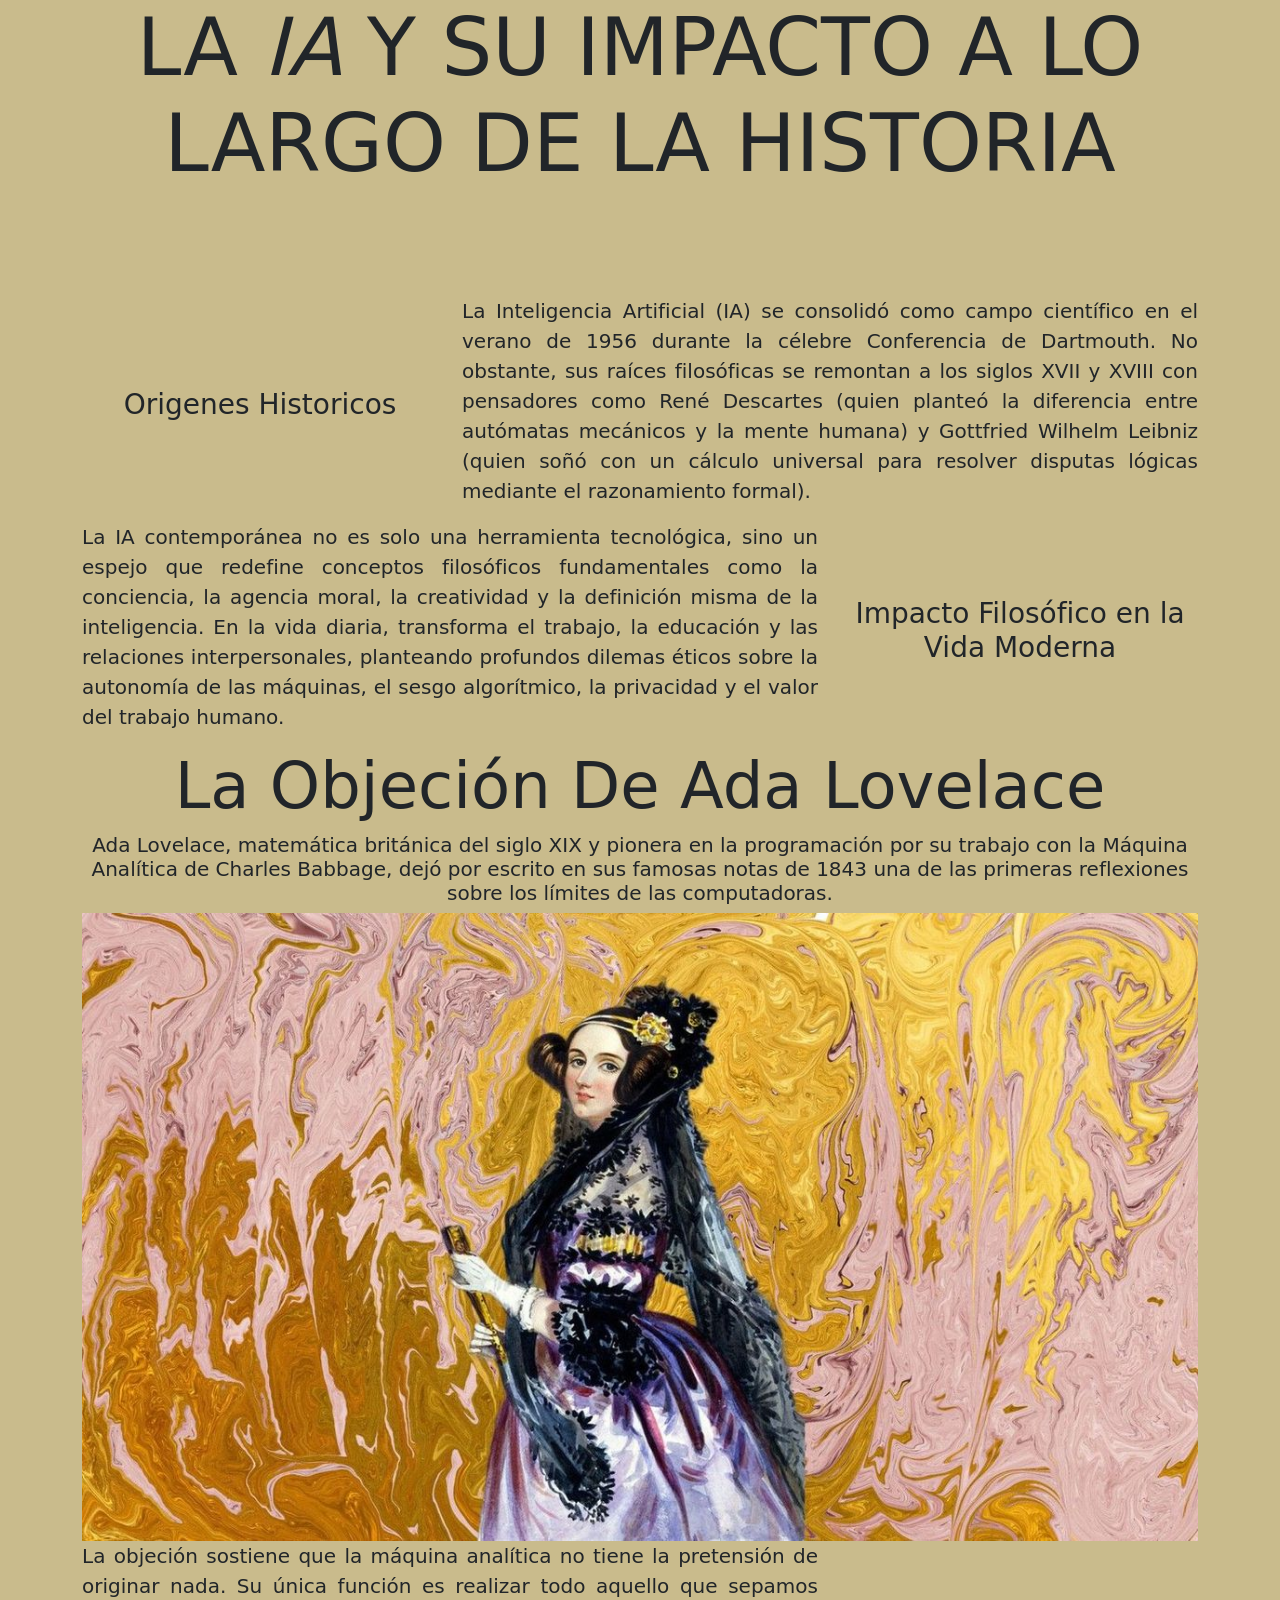
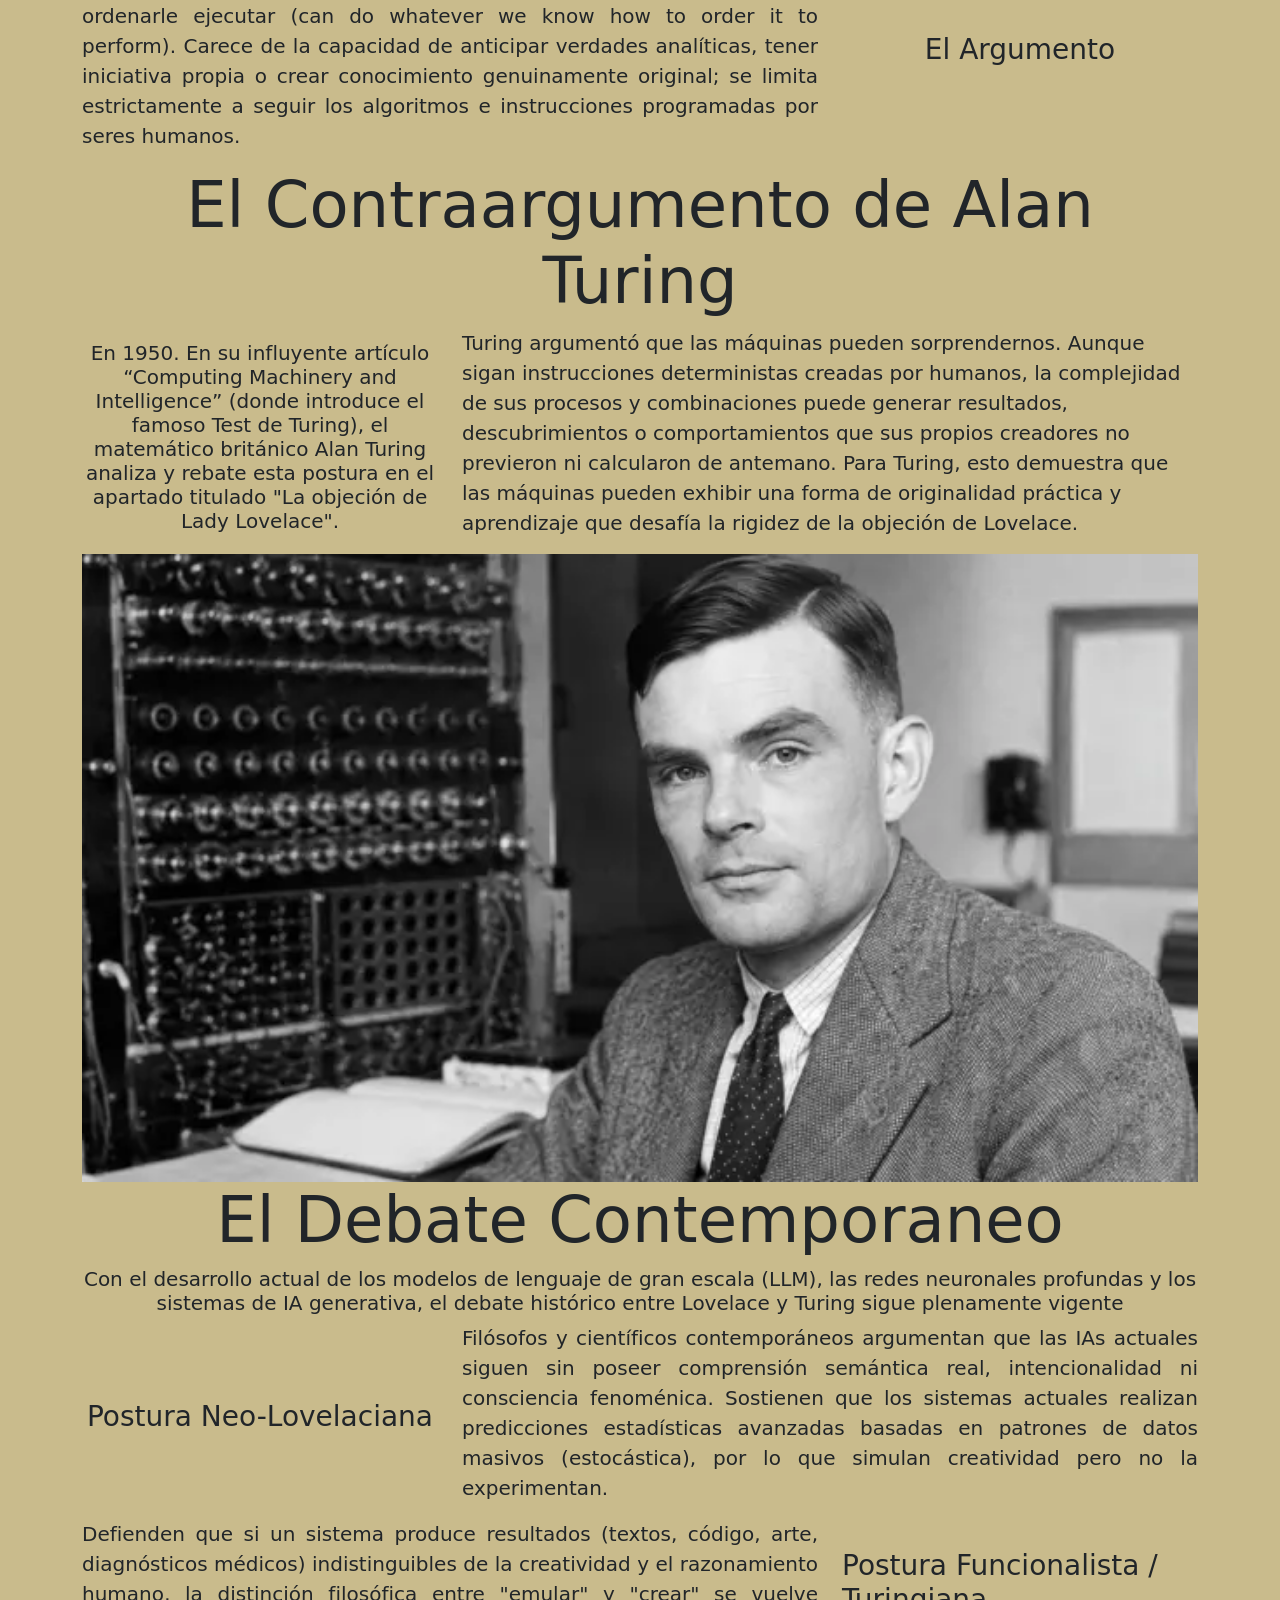
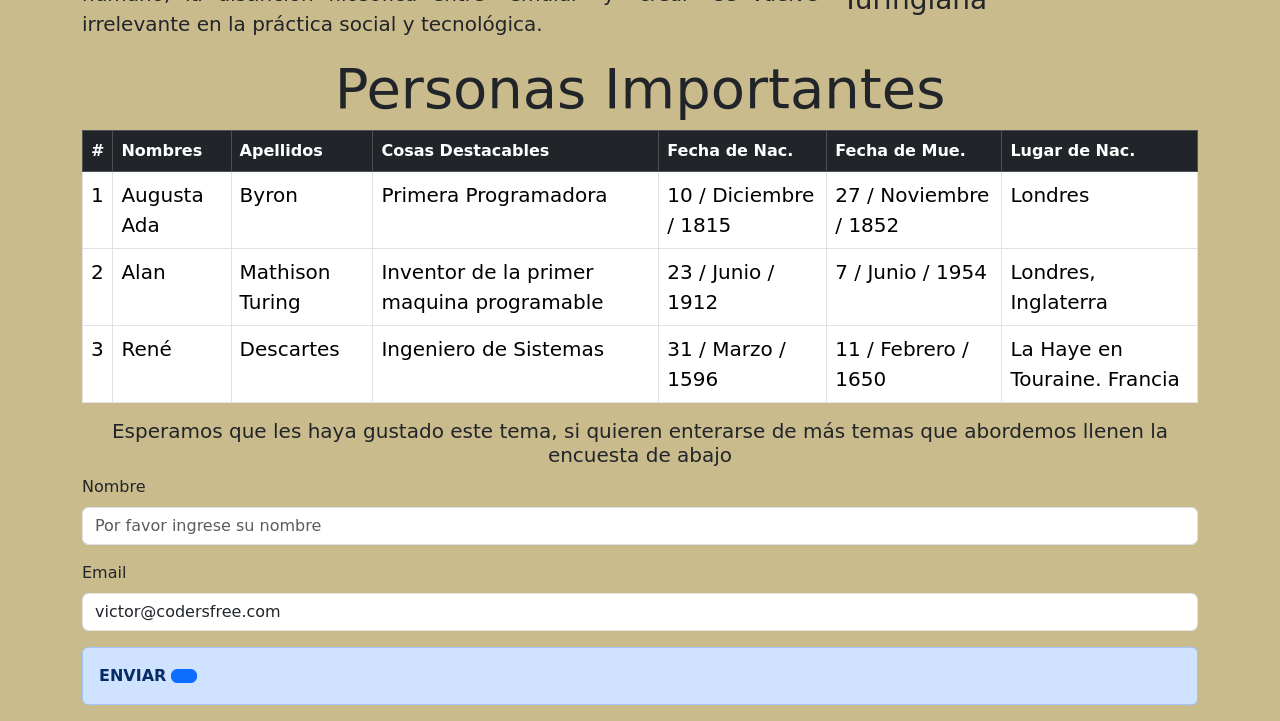
==== commit d91ed9ad: "Update index.html" ====
--- a/index.html
+++ b/index.html
@@ -11,7 +11,7 @@
     <link href="https://cdn.jsdelivr.net/npm/bootstrap@5.3.8/dist/css/bootstrap.min.css" rel="stylesheet">
     <style>
         body{
-            background-color: rgb(34, 34, 34);
+            background-color: rgb(201, 187, 140);
         }
     </style>
 </head>
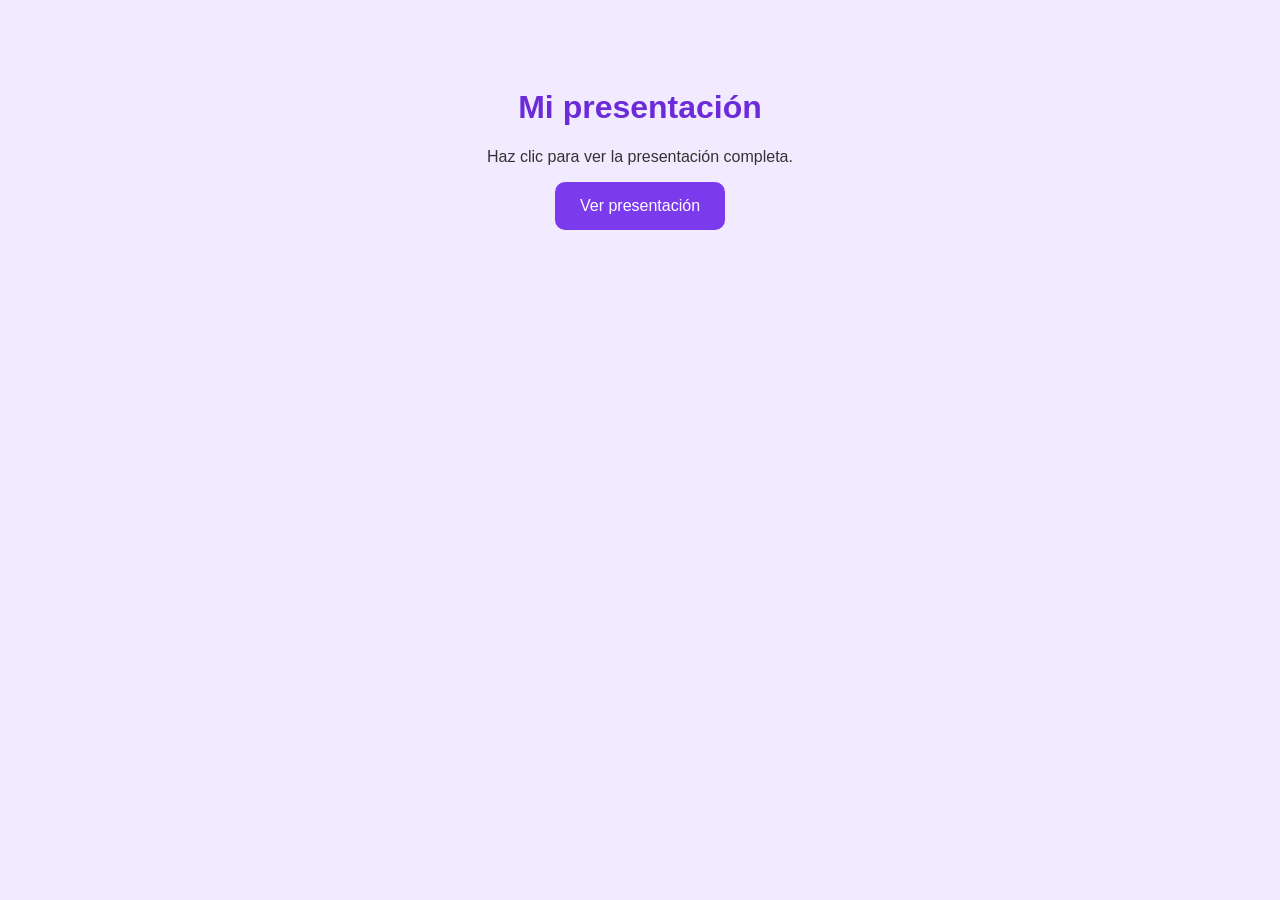
==== commit 2ea33fb1: "Add files via upload" ====
--- a/index.html
+++ b/index.html
@@ -1,124 +1,51 @@
+
 <!DOCTYPE html>
 <html lang="es">
 <head>
     <meta charset="UTF-8">
     <meta name="viewport" content="width=device-width, initial-scale=1.0">
-    <title>Bootstrap</title>
-    
+    <title>Mi presentación</title>
 
-    
-    <!-- Bootstrap-->
-    <link href="https://cdn.jsdelivr.net/npm/bootstrap@5.3.8/dist/css/bootstrap.min.css" rel="stylesheet">
     <style>
-        body{
-            background-color: rgb(201, 187, 140);
+        body {
+            font-family: Arial, sans-serif;
+            background-color: #f2eaff;
+            text-align: center;
+            padding: 60px 20px;
+        }
+
+        h1 {
+            color: #6c2bd9;
+        }
+
+        p {
+            color: #333;
+        }
+
+        a {
+            display: inline-block;
+            background-color: #7c3aed;
+            color: white;
+            padding: 15px 25px;
+            border-radius: 10px;
+            text-decoration: none;
+        }
+
+        a:hover {
+            background-color: #5b21b6;
         }
     </style>
 </head>
+
 <body>
-    <div class="container"> 
-    <h1 style="text-align: center;" class="display-1">LA <em>IA</em> Y SU IMPACTO A LO LARGO DE LA HISTORIA</h1>
-    <br>
-    <br>
-    <br>
-    <br>
-    <div class="row align-items-center">
-        
-        <h3 class="col-4 text-center">Origenes Historicos</h3>
-        <p class="col-8 lead" style="text-align: justify;">La Inteligencia Artificial (IA) se consolidó como campo científico en el verano de 1956 durante la célebre Conferencia de Dartmouth. No obstante, sus raíces filosóficas se remontan a los siglos XVII y XVIII con pensadores como René Descartes (quien planteó la diferencia entre autómatas mecánicos y la mente humana) y Gottfried Wilhelm Leibniz (quien soñó con un cálculo universal para resolver disputas lógicas mediante el razonamiento formal).</p>
-        <p class="col-8 lead" style="text-align: justify;">La IA contemporánea no es solo una herramienta tecnológica, sino un espejo que redefine conceptos filosóficos fundamentales como la conciencia, la agencia moral, la creatividad y la definición misma de la inteligencia. En la vida diaria, transforma el trabajo, la educación y las relaciones interpersonales, planteando profundos dilemas éticos sobre la autonomía de las máquinas, el sesgo algorítmico, la privacidad y el valor del trabajo humano.</p>
-        <h3 class="col-4 text-center">Impacto Filosófico en la Vida Moderna</h3>
-        <h2 class="display-3 text-center col-12">La Objeción  De Ada Lovelace</h2>
-        <h4 class="col-12 text-center lead" >Ada Lovelace, matemática británica del siglo XIX y pionera en la programación por su trabajo con la Máquina Analítica de Charles Babbage, dejó por escrito en sus famosas notas de 1843 una de las primeras reflexiones sobre los límites de las computadoras.</h4>
-        <img class="col-12" src="ada.jpg">
-        
-        <p class="col-8 lead" style="text-align: justify;">La objeción sostiene que la máquina analítica no tiene la pretensión de originar nada. Su única función es realizar todo aquello que sepamos ordenarle ejecutar (can do whatever we know how to order it to perform). Carece de la capacidad de anticipar verdades analíticas, tener iniciativa propia o crear conocimiento genuinamente original; se limita estrictamente a seguir los algoritmos e instrucciones programadas por seres humanos.</p>
-        <h3 class="col-4 text-center">El Argumento</h3>
+    <h1>Mi presentación</h1>
 
-        <h2 class="display-3 col-12 text-center">El Contraargumento de Alan Turing</h2>
-        <h5 class="col-4 text-center">En 1950. En su influyente artículo “Computing Machinery and Intelligence” (donde introduce el famoso Test de Turing), el matemático británico Alan Turing analiza y rebate esta postura en el apartado titulado "La objeción de Lady Lovelace".</h5>
-        <p class="col-8 lead">Turing argumentó que las máquinas pueden sorprendernos. Aunque sigan instrucciones deterministas creadas por humanos, la complejidad de sus procesos y combinaciones puede generar resultados, descubrimientos o comportamientos que sus propios creadores no previeron ni calcularon de antemano. Para Turing, esto demuestra que las máquinas pueden exhibir una forma de originalidad práctica y aprendizaje que desafía la rigidez de la objeción de Lovelace.</p>  
-        <img class="col-12" src="alan.webp">
-        <h2 class="display-3 text-center col-12">El Debate Contemporaneo</h2>
-        <h4 class=" text-center col-12 lead">Con el desarrollo actual de los modelos de lenguaje de gran escala (LLM), las redes neuronales profundas y los sistemas de IA generativa, el debate histórico entre Lovelace y Turing sigue plenamente vigente</h4>
-        <h3 class="col-4 text-center">Postura Neo-Lovelaciana</h3>
-        <p class="col-8 lead" style="text-align: justify;">Filósofos y científicos contemporáneos argumentan que las IAs actuales siguen sin poseer comprensión semántica real, intencionalidad ni consciencia fenoménica. Sostienen que los sistemas actuales realizan predicciones estadísticas avanzadas basadas en patrones de datos masivos (estocástica), por lo que simulan creatividad pero no la experimentan.</p>
-        <p class="col-8 lead" style="text-align: justify;">Defienden que si un sistema produce resultados (textos, código, arte, diagnósticos médicos) indistinguibles de la creatividad y el razonamiento humano, la distinción filosófica entre "emular" y "crear" se vuelve irrelevante en la práctica social y tecnológica.</p>
-        <h3 class="col-4" text-center>Postura Funcionalista / Turingiana</h3>
+    <p>Haz clic para ver la presentación completa.</p>
 
-
-        <h2 class="display-4 text-center col-12"> Personas Importantes</h2>
-        <div class="table-responsive">
-        <table class="table table-bordered">
-          <thead class="table-dark">
-            <tr>
-              <th>#</th>
-              <th>Nombres</th>
-              <th>Apellidos</th>
-              <th>Cosas Destacables</th>
-              <th>Fecha de Nac.</th>
-              <th>Fecha de Mue.</th>
-              <th>Lugar de Nac.</th>
-            </tr>
-          </thead>
-          <tbody>
-            <tr>
-              <td class="lead">1</td>
-              <td class="lead">Augusta Ada</td>
-              <td class="lead">Byron</td>
-              <td class="lead">Primera Programadora</td>
-              <td class="lead">10 / Diciembre / 1815</td>
-              <td class="lead">27 / Noviembre / 1852</td>
-              <td class="lead">Londres</td>
-            </tr>
-            <tr>
-              <td class="lead">2</td>
-              <td class="lead">Alan</td>
-              <td class="lead">Mathison Turing</td>
-              <td class="lead">Inventor de la primer maquina programable</td>
-              <td class="lead">23 / Junio / 1912</td>
-              <td class="lead">7 / Junio / 1954</td>
-              <td class="lead">Londres, Inglaterra</td>
-            </tr>
-            <tr>
-              <td class="lead">3</td>
-              <td class="lead">René</td>
-              <td class="lead">Descartes</td>
-              <td class="lead">Ingeniero de Sistemas</td>
-              <td class="lead">31 / Marzo / 1596</td>
-              <td class="lead">11 / Febrero / 1650</td>
-              <td class="lead">La Haye en Touraine. Francia</td>
-            </tr>
-          </tbody>
-         
-        </table>
-      </div>
-        
-        <h5 class="col-12 text-center lead">Esperamos que les haya gustado este tema, si quieren enterarse de más temas que abordemos llenen la encuesta de abajo</h5>
-        <form>
-        <!-- Campo Nombre -->
-        <div class="mb-3">
-          <label for="nombre" class="form-label">Nombre</label>
-          <input type="text" class="form-control" id="nombre" placeholder="Por favor ingrese su nombre">
-        </div>
-
-        <!-- Campo Email -->
-        <div class="mb-3">
-          <label for="email" class="form-label">Email</label>
-          <input type="email" class="form-control" id="email" value="victor@codersfree.com">
-        </div>
-
-        
-
-        <div class="alert alert-primary alert-dismissible fade show" role="alert">
-      <strong>ENVIAR</strong> 
-      <button type="button" class="btn btn-primary" onclick="location.reload()" ></button>
-    </div>
-      </form>
-    
-
-
-    </div>
-
+    <a href="https://canva.link/k8iyscwuhp9v37h"
+       target="_blank"
+       rel="noopener noreferrer">
+        Ver presentación
+    </a>
 </body>
 </html>
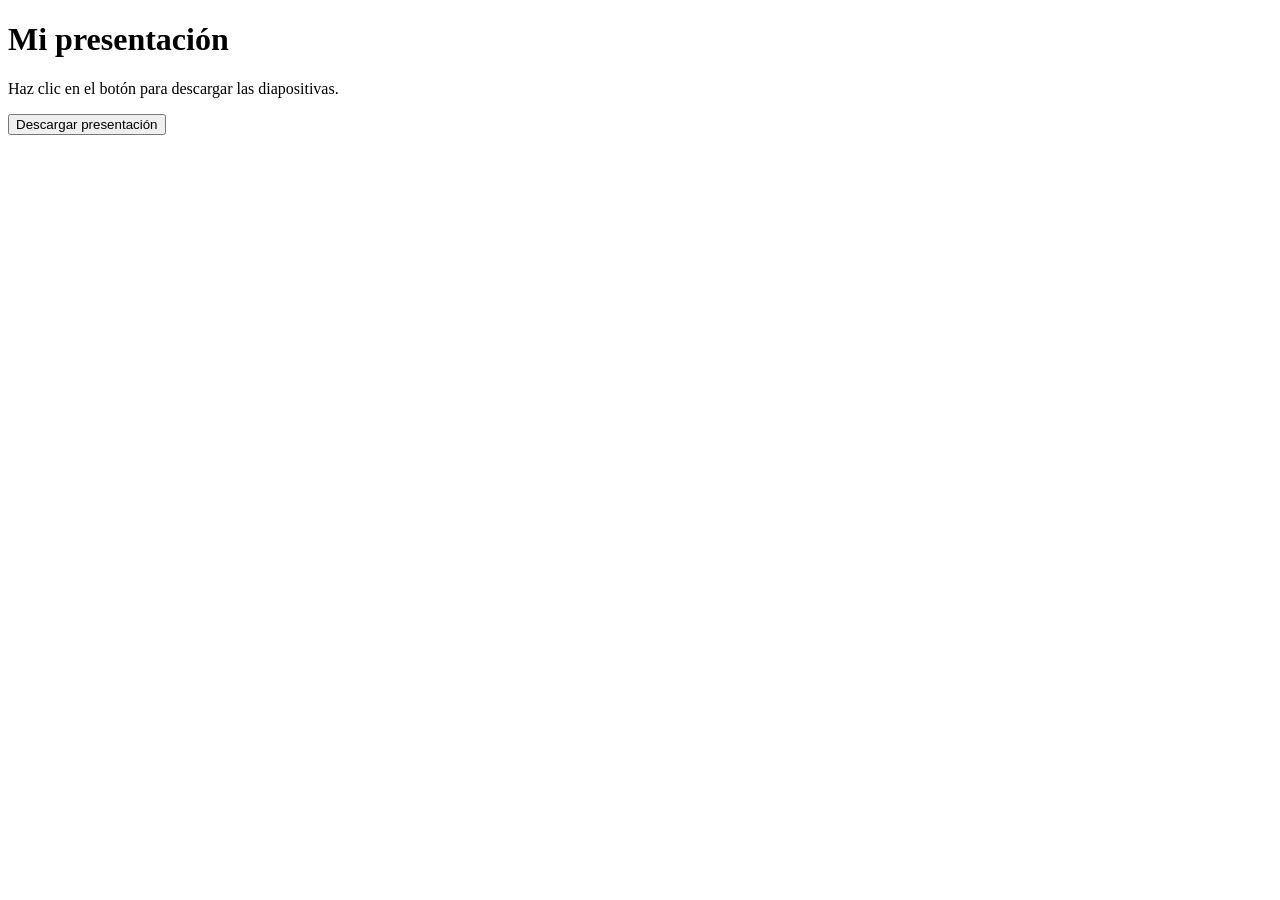
==== commit fbe7e5ae: "Change presentation title and add download button Updated the title and modified the content to prov" ====
--- a/index.html
+++ b/index.html
@@ -4,48 +4,16 @@
 <head>
     <meta charset="UTF-8">
     <meta name="viewport" content="width=device-width, initial-scale=1.0">
-    <title>Mi presentación</title>
+    <title>Descargar presentación</title>
+</head>
+<body>
 
-    <style>
-        body {
-            font-family: Arial, sans-serif;
-            background-color: #f2eaff;
-            text-align: center;
-            padding: 60px 20px;
-        }
+    <h1>Mi presentación</h1>
+    <p>Haz clic en el botón para descargar las diapositivas.</p>
 
-        h1 {
-            color: #6c2bd9;
-        }
+    <a href="PHPdiapos.pptx" download>
+        <button>Descargar presentación</button>
+    </a>
 
-        p {
-            color: #333;
-        }
-
-        a {
-            display: inline-block;
-            background-color: #7c3aed;
-            color: white;
-            padding: 15px 25px;
-            border-radius: 10px;
-            text-decoration: none;
-        }
-
-        a:hover {
-            background-color: #5b21b6;
-        }
-    </style>
-</head>
-
-<body>
-    <h1>Mi presentación</h1>
-
-    <p>Haz clic para ver la presentación completa.</p>
-
-    <a href="https://canva.link/k8iyscwuhp9v37h"
-       target="_blank"
-       rel="noopener noreferrer">
-        Ver presentación
-    </a>
 </body>
 </html>
